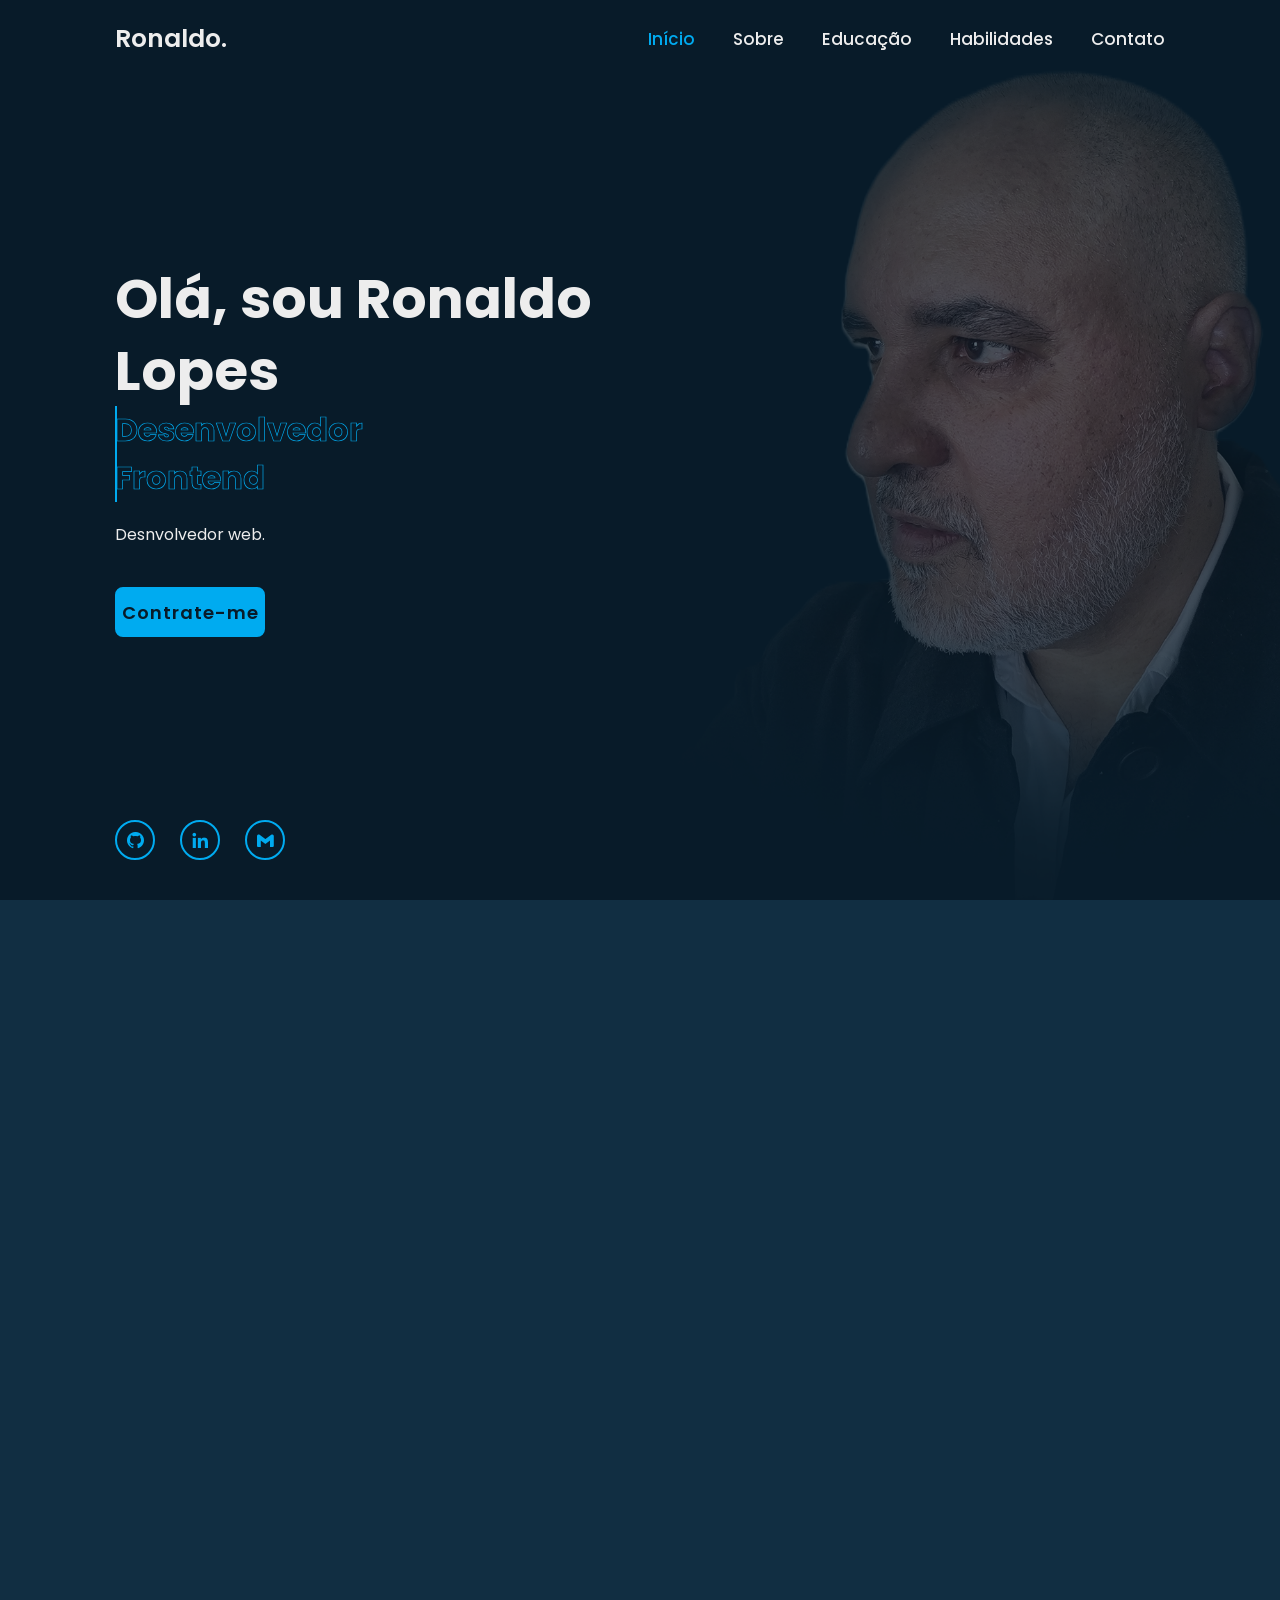
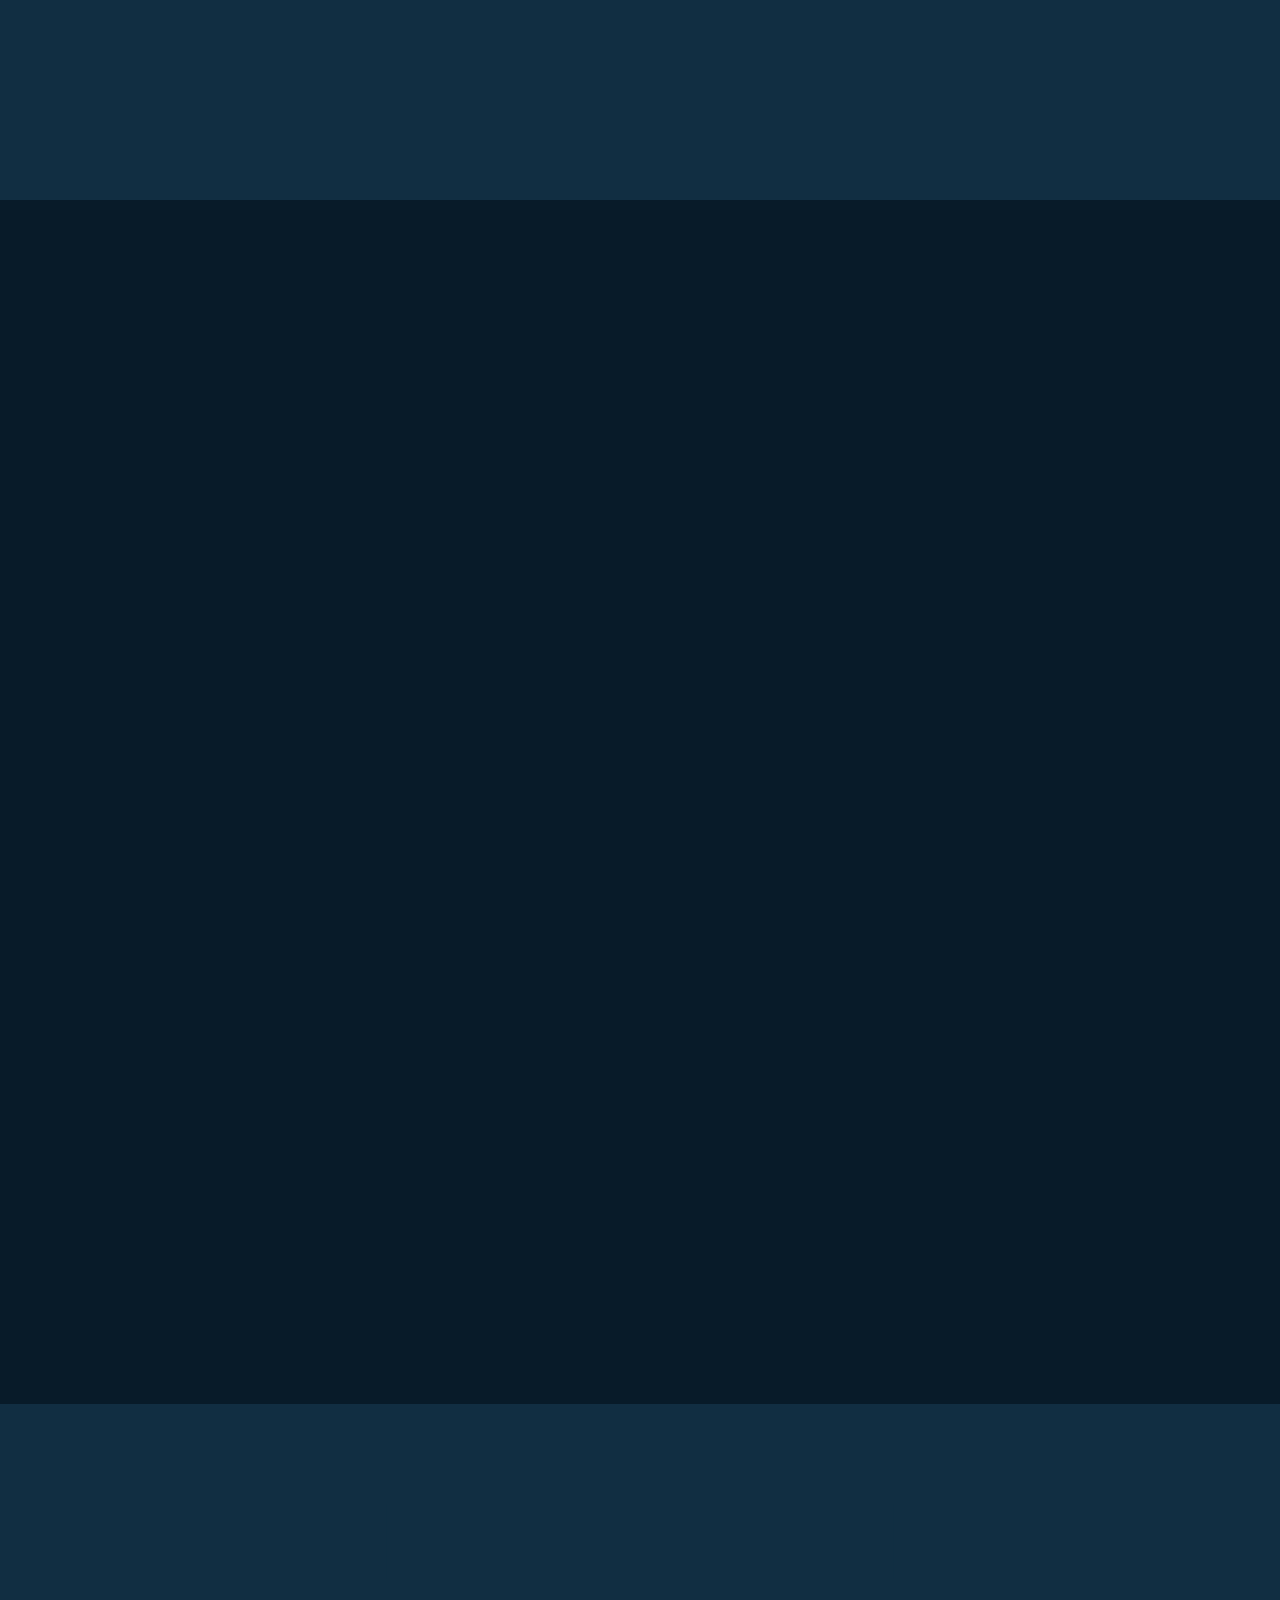
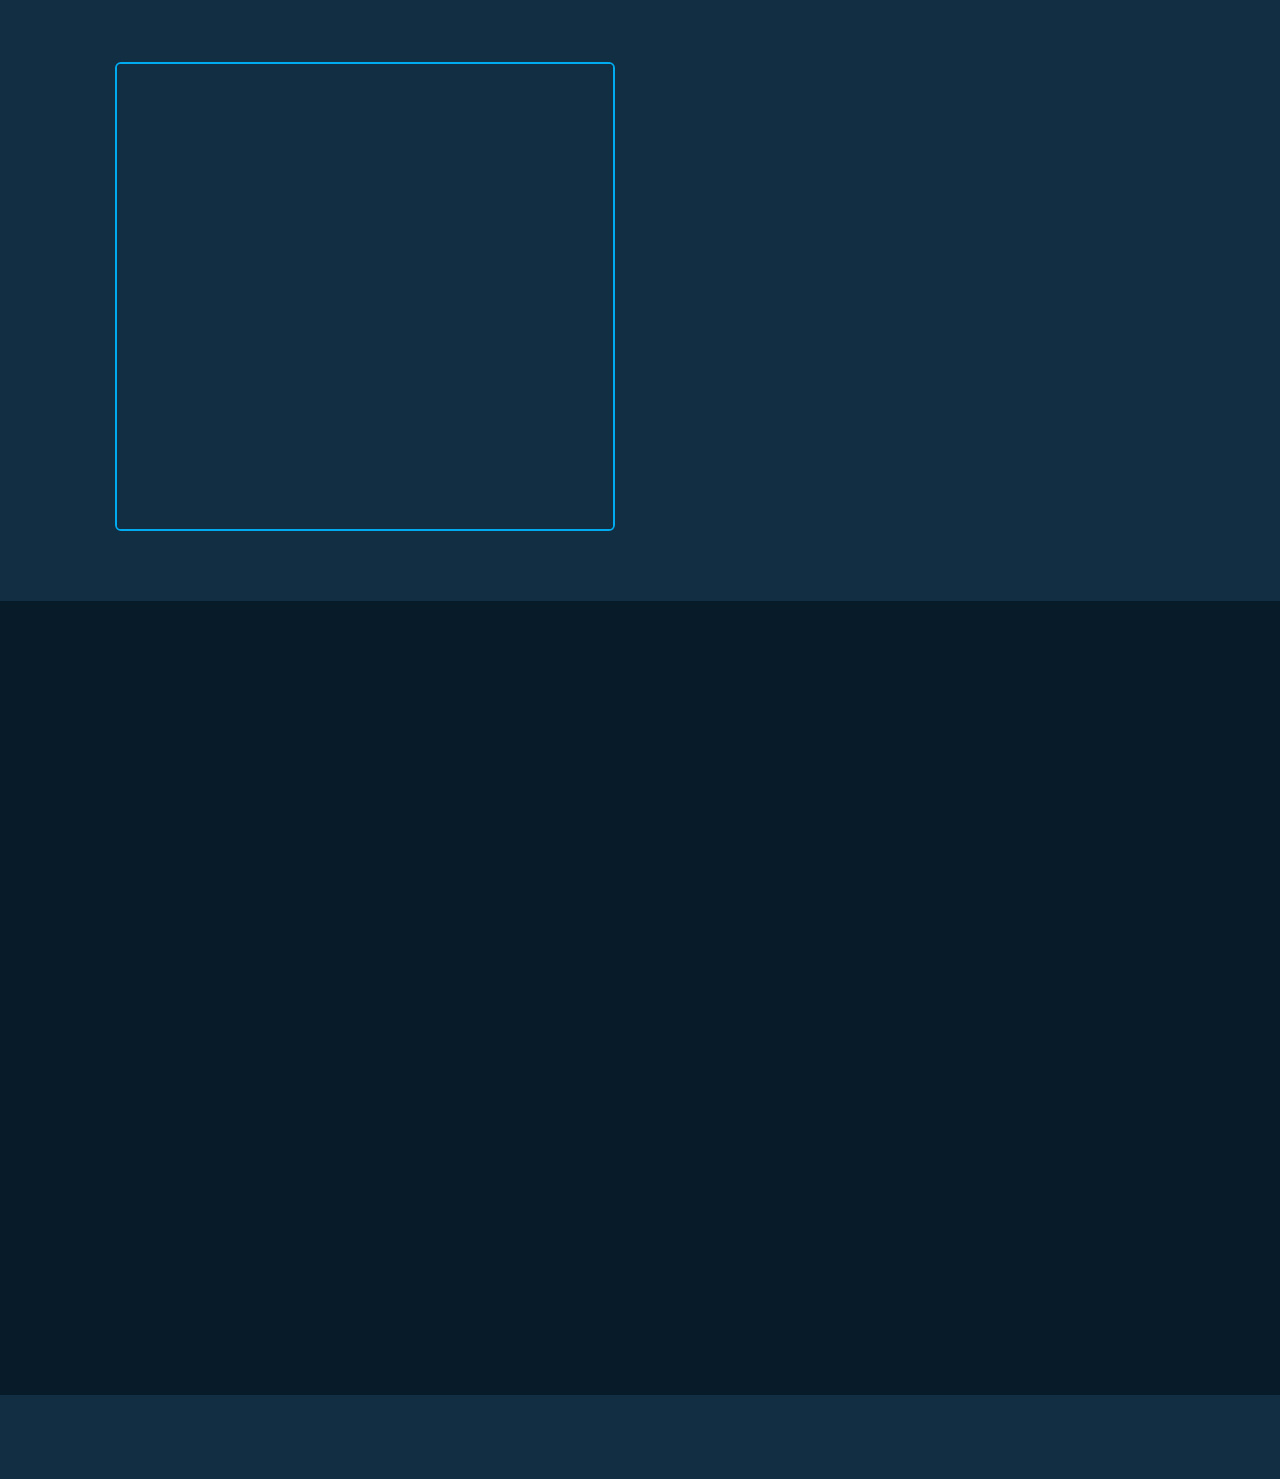
==== index.html @ 6b5d5261 "Portifolio_responsivo" ====
<!DOCTYPE html>
<html lang="pt-br">

<head>
    <meta charset="UTF-8">
    <meta name="viewport" content="width=device-width, initial-scale=1.0">
    <title>Portifolio Ronaldo Lopes</title>

    <link href="CSS/style.css" rel="stylesheet">

    <link href='https://unpkg.com/boxicons@2.1.4/css/boxicons.min.css' rel='stylesheet'>
</head>

<body>

    <header class="header">
        <a class="logo" href="#">Ronaldo.<span class="animate" style="--i:1;"></span></a>

        <div class="bx bx-menu" id="menu-icon"><span class="animate" style="--i:2;"></span></div>

        <nav class="navbar">
            <a href="#home" class="active">Início</a>
            <a href="#about">Sobre</a>
            <a href="#education">Educação</a>
            <a href="#skills">Habilidades</a>
            <a href="#contact">Contato</a>

            <span class="active-nav"></span>
            <span class="animate" style="--i:2;"></span>
        </nav>
    </header>

    <section class="home show-animate" id="home">
        <div class="home-content">
            <h1>Olá, sou <span>Ronaldo Lopes</span><span class="animate" style="--i:2;"></span></h1>
            <div class="text-animate">
                <h3>Desenvolvedor Frontend</h3>
                <span class="animate" style="--i:3;"></span>
            </div>
            <p>Desnvolvedor web.
                <span class="animate" style="--i:4;"></span>
            </p>

            <div class="btn-box">
                <a href="https://api.whatsapp.com/send?phone=+55%2019%2098825-0395&text=Quero%20contactar%20voc%C3%AA!" class="btn" target="_blank">Contrate-me</a>              
                <span class="animate" style="--i:5;"></span>
            </div>
        </div>

        <div class="home-sci">
            <a href="https://github.com/ronaldolb" target="_blank"><i class='bx bxl-github'></i></a>
            <a href="https://www.linkedin.com/in/ronaldolb" target="_blank"><i class='bx bxl-linkedin'></i></a>
            <a href="mailto:ronaldolb@gmail.com" target="_blank"><i class='bx bxl-gmail'></i></a>
            <span class="animate" style="--i:6;"></span>
        </div>

        <div class="home-imgHover"></div>
        <span class="animate home-img" style="--i:7;"></span>
    </section>

    <section class="about" id="about">
        <h2 class="heading">Sobre <span>Mim</span><span class="animate scroll" style="--i:1;"></span></h2>

        <div class="about-img">
            <img src="images/about.png" alt="">
            <span class="circle-spin"></span>
            <span class="animate scroll" style="--i:2;"></span>
        </div>

        <div class="about-content">
            <h3>Desenvolvedor Frontend!<span class="animate scroll" style="--i:3;"></span></h3>
            <p>Experiência na ultilização de linguagens de programação Backend como Python e Java. Frontend como Html, CSS e JavaScript,
                promovendo o desenvolvimento de projetos, aplicativos, sistemas web e softwares personalizados.
                Habilidades em compreender as necessidades dos usuários e clientes, aplicando soluções eficientes.
                <span class="animate scroll" style="--i:4;"></span>
            </p>

            <div class="btn-box btn">
                <a href="#" class="btn">Saiba Mais</a>
                <span class="animate scroll" style="--i:5;"></span>
            </div>
        </div>
    </section>

    <section class="education" id="education">
        <h2 class="heading">Minha <span>Jornada</span><span class="animate scroll" style="--i:1;"></span></h2>

        <div class="education-row">
            <div class="education-column">
                <h3 class="title">Educação<span class="animate scroll" style="--i:2;"></span></h2>
                </h3>

                <div class="education-box">
                    <div class="education-content">
                        <div class="content">
                            <div class="year"><i class='bx bxs-calendar'></i>2012 - 2014</div>
                            <h3>Anhaguera Educacional</h3>
                            <p>Tenho formação superior em Logística e minha experiencias englobam: 
                                Gestão de projetos, planejamento, controle e gerenciamento de materiais, gerenciamento da cadeia
                                de suprimentos, gestão da produção e de pessoas, processos logísticos e gerenciamento de transporte
                                a abastecimento</p>
                        </div>
                    </div>

                    <div class="education-content">
                        <div class="content">
                            <div class="year"><i class='bx bxs-calendar'></i>2023</div>
                            <h3>Senai Mario Henrique Simonsen</h3>
                            <p>Conclui o curso de programação em Python desenvolvendo competências relativas a 
                                programação utilizando codificações na linguagem Python com diferentes níveis de 
                                complexidade, seguindo manuais técnicos de boas práticas de programação - 80 horas</p>
                        </div>
                    </div>

                    <span class="animate scroll" style="--i:3;"></span>
                    <div class="education-content">
                        <div class="content">
                            <div class="year"><i class='bx bxs-calendar'></i>2023</div>
                            <h3>Senai Mario Henrique Simonsen</h3>
                            <p>Conclui o curso de programação Oracle - Java Foundations desenvolvendo competências relativas à programação 
                                de software utilizando a linguagem Java - 80 horas.</p>
                        </div>
                    </div>
                </div>
            </div>

            <div class="education-column">
                <h3 class="title">Experiencias<span class="animate scroll" style="--i:5;"></span></h3>

                <div class="education-box">
                    <div class="education-content">
                        <div class="content">
                            <div class="year"><i class='bx bxs-calendar'></i>2023</div>
                            <h3>Desenvolvedor web Freelancer</h3>
                            <p>Criando projetos freelancers, desenvolvendo paginas web usando linguagem de marcação HTML, linguagens de estilização CSS e de programação JavaScript para o comercio da minha região</p>
                        </div>
                    </div>

                    <div class="education-content">
                        <div class="content">
                            <div class="year"><i class='bx bxs-calendar'></i>2023</div>
                            <h3>Desenvolvedor Backend Freelancer</h3>
                            <p>Estudando Python, aprimorando porjetos em Backend, aprendendo a usar Django para simplificar a 
                               criação de soluções web escaláveis, promovendo o desenvolvimento rápido e um design limpo.</p>
                        </div>
                    </div>

                    <div class="education-content">
                        <div class="content">
                            <div class="year"><i class='bx bxs-calendar'></i>2023</div>
                            <h3>Banco de dados</h3>
                            <p>Aprendendo a desenvolver projetos Business Intelligence usando Power BI.
                               Coletando, processando e a transformando dados brutos em informações valiosas e compreensíveis.
                            </p>
                        </div>
                    </div>

                    <span class="animate scroll" style="--i:6;"></span>
                </div>
            </div>
        </div>
    </section>

    <section class="skills" id="skills">
        <h2 class="heading">Minhas <span>Habilidades</span><span class="animate scroll" style="--i:1;"></span></h2>

        <div class="skills-row">
            <div class="skills-column">
                <h3 class="title">Habilidades de codificação<span class="animate scroll" style="--i:2;"></span></h3>

                <div class="skills-box">
                    <div class="skills-content">
                        <div class="progress">
                            <h3>HTML <span>70%</span></h3>
                            <div class="bar"><span></span></div>
                        </div>

                        <div class="progress">
                            <h3>CSS <span>60%</span></h3>
                            <div class="bar"><span></span></div>
                        </div>

                        <div class="progress">
                            <h3>JavaScript <span>65%</span></h3>
                            <div class="bar"><span></span></div>
                        </div>

                        <div class="progress">
                            <h3>Python <span>85%</span></h3>
                            <div class="bar"><span></span></div>
                        </div>

                        <div class="progress">
                            <h3>Java <span>70%</span></h3>
                            <div class="bar"><span></span></div>
                        </div>

                        <span class="animate scroll" style="--i:3;"></span>
                    </div>
                </div>
            </div>


            <div class="skills-column">
                <h3 class="title">Habiliadades Profissional<span class="animate scroll" style="--i:5;"></span></h3>

                <div class="skills-box">
                    <div class="skills-content">
                        <div class="progress">
                            <h3>Web Design <span>55%</span></h3>
                            <div class="bar"><span></span></div>
                        </div>

                        <div class="progress">
                            <h3>Web Developement <span>50%</span></h3>
                            <div class="bar"><span></span></div>
                        </div>

                        <div class="progress">
                            <h3>Graphic Design <span>35%</span></h3>
                            <div class="bar"><span></span></div>
                        </div>

                        <div class="progress">
                            <h3>English <span>55%</span></h3>
                            <div class="bar"><span></span></div>
                        </div>

                        <div class="progress">
                            <h3>Node.js <span>30%</span></h3>
                            <div class="bar"><span></span></div>
                        </div>
                    </div>

                    <span class="animate scroll" style="--i:6;"></span>
                </div>
            </div>
        </div>
    </section>

    <section class="contact" id="contact">
        <h2 class="heading">Fale <span>Comigo!</span><span class="animate scroll" style="--i:1;"></span></h2>

        <form class="fale-conosco" action="https://formsubmit.co/ronaldolb@gmail.com" method="POST">
            <div class="input-box">
                <div class="input-field">
                    <input type="text" placeholder="Nome Completo" required>
                    <span class="focus"></span>
                </div>
                <div class="input-field">
                    <input type="text" placeholder="Endereço de email" required>
                    <span class="focus"></span>
                </div>

                <span class="animate scroll" style="--i:3;"></span>
            </div>

            <div class="input-box">
                <div class="input-field">
                    <input type="number" placeholder="Celular" required>
                    <span class="focus"></span>
                </div>
                <div class="input-field">
                    <input type="text" placeholder="Assunto" required>
                    <span class="focus"></span>
                </div>

                <span class="animate scroll" style="--i:5;"></span>
            </div>

            <div class="textarea-field">
                <textarea name="" id="" cols="30" rows="10" placeholder="Digite sua mensagem" required></textarea>
                <span class="focus"></span>

                <span class="animate scroll" style="--i:7;"></span>
            </div>

            <div class="btn-box btns">
                <button type="submit" class="btn">Enviar</button>

                <span class="animate scroll" style="--i:9;"></span>
            </div>
        </form>
    </section>

    <footer class="footer">
        <div class="footer-text">
            <p>Copyrigth &copy; 2023 by DevLopes | All Rights Reserved.</p>

            <span class="animate scroll" style="--i:1;"></span>
        </div>
        <div class="footer-iconTop">
            <a href="#"><i class='bx bx-up-arrow-alt'></i></a>

            <span class="animate scroll" style="--i:3;"></span>
        </div>
    </footer>

    <script src="js/script.js"></script>
</body>

</html>
---- CSS/style.css ----
@import url('https://fonts.googleapis.com/css2?family=Poppins:wght@300;400;500;600;700;800;900&display=swap');

* {
    margin: 0;
    padding: 0;
    box-sizing: border-box;
    text-decoration: none;
    border: none;
    outline: none;
    scroll-behavior: smooth;
    font-family: 'Poppins', sans-serif;
}

:root {
    --bg-color: #081b29;
    --second-bg-color: #112e42;
    --text-color: #ededed;
    --main-color: #00abf0;
}

html {
    font-size: 62.5%;
    overflow-x: hidden;
}

body {
    background: var(--bg-color);
    color: var(--text-color);
}

.header {
    position: fixed;
    top: 0;
    left: 0;
    width: 100%;
    padding: 2rem 9%;
    background: transparent;
    display: flex;
    justify-content: space-between;
    align-items: center;
    z-index: 100;
    transition: .3s;
}

.header.sticky {
    background: var(--bg-color);
}

.logo {
    position: relative;
    font-size: 2.5rem;
    color: var(--text-color);
    font-weight: 600;
}

.navbar {
    position: relative;
}

.navbar a {
    font-size: 1.7rem;
    color: var(--text-color);
    font-weight: 500;
    margin-left: 3.5rem;
    transition: .3s;
}

.navbar a:hover,
.navbar a.active {
    color: var(--main-color);
}

#menu-icon {
    position: relative;
    font-size: 3.6rem;
    color: var(--text-color);
    cursor: pointer;
    display: none;
}

section {
    min-height: 100vh;
    padding: 10rem 9% 2rem;
}

.home {
    display: flex;
    align-items: center;
    padding: 0 9%;
    background: url('/images/home.png') no-repeat;
    background-size: cover;
    background-position: center;
}

.home-content {
    max-width: 60rem;
    z-index: 99;
}

.home-content h1 {
    position: relative;
    display: inline-block;
    font-size: 5.5rem;
    font-weight: 700;
    line-height: 1.3;
}

.home-content h1 span {
    color: var(--text-color);
}

.home-content .text-animate {
    position: relative;
    width: 32.8rem;
}

.home-content .text-animate h3 {
    font-size: 3.2rem;
    font-weight: 700;
    color: transparent;
    -webkit-text-stroke: .7px var(--main-color);
    background-image: linear-gradient(var(--main-color), var(--main-color));
    background-repeat: no-repeat;
    -webkit-background-clip: text;
    background-position: -33rem 0;
}

.home.show-animate .home-content .text-animate h3 {
    animation: homeBgText 6s linear infinite;
    animation-delay: 2s;
}

.home-content .text-animate h3::before {
    content: '';
    position: absolute;
    top: 0;
    left: 0;
    width: 0;
    height: 100%;
    border-right: 2px solid var(--main-color);
    z-index: -1;
}

.home.show-animate .home-content .text-animate h3::before {
    animation: homeCursorText 6s linear infinite;
    animation-delay: 2s;
}

.home-content p {
    position: relative;
    font-size: 1.6rem;
    margin: 2rem 0 4rem;
}

.btn-box {
    position: relative;
    display: flex;
    justify-content: space-between;
    width: 34.5rem;
    height: 5rem;
}

.btn-box .btn {
    position: relative;
    display: inline-flex;
    justify-content: center;
    align-items: center;
    width: 15rem;
    height: 100%;
    background: var(--main-color);
    border: .2rem solid var(--main-color);
    border-radius: .8rem;
    font-size: 1.8rem;
    font-weight: 600;
    letter-spacing: .1rem;
    color: var(--bg-color);
    z-index: 1;
    overflow: hidden;
    transition: .5s;
}

.btn-box .btn:hover {
    color: var(--main-color);
}

.btn-box .btn:nth-child(2) {
    background: transparent;
    color: var(--main-color);
}

.btn-box .btn:nth-child(2):hover {
    color: var(--bg-color);
}

.btn-box .btn:nth-child(2)::before {
    background: var(--main-color);
}

.btn-box .btn::before {
    content: '';
    position: absolute;
    top: 0;
    left: 0;
    width: 0;
    height: 100%;
    background: var(--bg-color);
    z-index: -1;
    transition: .5s;
}

.btn-box .btn:hover::before {
    width: 100%;
}

.home-sci {
    position: absolute;
    bottom: 4rem;
    width: 170px;
    display: flex;
    justify-content: space-between;
}

.home-sci a {
    position: relative;
    display: inline-flex;
    justify-content: center;
    align-items: center;
    width: 40px;
    height: 40px;
    background: transparent;
    border: .2rem solid var(--main-color);
    border-radius: 50%;
    font-size: 20px;
    color: var(--main-color);
    z-index: 1;
    overflow: hidden;
    transition: .5s;
}

.home-sci a:hover {
    color: var(--bg-color)
}

.home-sci a::before {
    content: '';
    position: absolute;
    top: 0;
    left: 0;
    width: 0;
    height: 100%;
    background: var(--main-color);
    z-index: -1;
    transition: .5s;
}

.home-sci a:hover::before {
    width: 100%;
}

.home-imgHover {
    position: absolute;
    top: 0;
    right: 0;
    width: 45%;
    height: 100%;
    background: transparent;
    transition: 3s;
}

.home-imgHover:hover {
    background: var(--bg-color);
    opacity: .8;
}

.about {
    display: flex;
    justify-content: center;
    align-items: center;
    flex-direction: column;
    gap: 2rem;
    background: var(--second-bg-color);
    padding-bottom: 6rem;
}

.heading {
    position: relative;
    font-size: 5rem;
    margin-bottom: 3rem;
    text-align: center;
}

span {
    color: var(--main-color);
}

.about-img {
    position: relative;
    width: 25rem;
    height: 25rem;
    border-radius: 50%;
    display: flex;
    justify-content: center;
    align-items: center;
}

.about-img img {
    width: 90%;
    border-radius: 50%;
    border: .2rem solid var(--main-color);
}

.about-img .circle-spin {
    position: absolute;
    top: 50%;
    left: 50%;
    transform: translate(-50%, -50%) rotate(0);
    width: 100%;
    height: 100%;
    border-radius: 50%;
    border-top: .2rem solid var(--second-bg-color);
    border-bottom: .2rem solid var(--second-bg-color);
    border-left: .2rem solid var(--main-color);
    border-right: .2rem solid var(--main-color);
    animation: aboutSpinner 8s linear infinite;
}

.about-content {
    text-align: center;
}

.about-content h3 {
    position: relative;
    display: inline-block;
    font-size: 2.6rem;
}

.about-content p {
    position: relative;
    font-size: 2.6rem;
    margin: 2rem 0 3rem;
}

.btn-box.btns {
    display: inline-block;
    width: 15rem;
}

.btn-box.btns a::before {
    background: var(--second-bg-color);
}

.education {
    display: flex;
    justify-content: center;
    align-items: center;
    flex-direction: column;
    min-height: auto;
    padding-bottom: 5rem;
}

.education .education-row {
    display: flex;
    flex-wrap: wrap;
    gap: 5rem;
}

.education-row .education-column {
    flex: 1 1 40rem;
}

.education-column .title {
    position: relative;
    display: inline-block;
    font-size: 2.5rem;
    margin: 0 0 1.5rem 2rem;
}

.education-column .education-box {
    position: relative;
    border-left: .2rem solid var(--main-color);
}

.education-box .education-content {
    position: relative;
    padding: 2rem;
}

.education-box .education-content::before {
    content: '';
    position: absolute;
    top: 0;
    left: -1.1rem;
    width: 2rem;
    height: 2rem;
    background: var(--main-color);
    border-radius: 50%;
}

.education-content .content {
    position: relative;
    padding: 1.5rem;
    border: .2rem solid var(--main-color);
    border-radius: .6rem;
    margin-bottom: 2rem;
    overflow: hidden;
}

.education-content .content::before {
    content: '';
    position: absolute;
    top: 0;
    left: 0;
    width: 0%;
    height: 100%;
    background: var(--main-color);
    z-index: -1;
    transition: .5s;
}

.education-content .content:hover::before {
    width: 100%;
}

.education-content .content .year {
    font-size: 1.5rem;
    color: var(--main-color);
    padding-bottom: .5rem;
}

.education-content .content .year i {
    padding-right: .5rem;
}

.education-content .content h3 {
    font-size: 2rem;
}

.education-content .content p {
    font-size: 1.6rem;
    padding-top: .5rem;
}

.skills {
    min-height: auto;
    padding-bottom: 7rem;
    background: var(--second-bg-color);
}

.skills h2 {
    display: inline-block;
    left: 50%;
    transform: translateX(-50%);
}

.skills .skills-row {
    display: flex;
    flex-wrap: wrap;
    gap: 5rem;
}

.skills-row .skills-column {
    flex: 1 1 40rem;
}

.skills-column .title {
    position: relative;
    display: inline-block;
    font-size: 2.5rem;
    margin: 0 0 1.5rem;
}

.skills-column .skills-box {
    position: relative;
}

.skills-box .skills-content {
    position: relative;
    border: .2rem solid var(--main-color);
    border-radius: .6rem;
    padding: .5rem 1.5rem;
    z-index: 1;
    overflow: hidden;
}

.skills-box .skills-content::before {
    content: '';
    position: absolute;
    top: 0;
    left: 0;
    width: 0%;
    height: 100%;
    background: var(--bg-color);
    z-index: -1;
    transition: .5s;
}

.skills-box .skills-content:hover::before {
    width: 100%;
}

.skills-content .progress {
    padding: 1rem;
}

.skills-content .progress h3 {
    font-size: 1.7rem;
    display: flex;
    justify-content: space-between;
}

.skills-content .progress h3 span {
    color: var(--text-color);
}

.skills-content .progress .bar {
    height: 2.5rem;
    border-radius: .6rem;
    border: .2rem solid var(--main-color);
    padding: .5rem;
    margin: 1rem 0;
}

.skills-content .progress .bar span {
    display: block;
    height: 100%;
    border-radius: 3rem;
    background: var(--main-color);
}

.skills-column:nth-child(1) .skills-content .progress:nth-child(1) .bar span {
    width: 70%;
}

.skills-column:nth-child(1) .skills-content .progress:nth-child(2) .bar span {
    width: 60%;
}

.skills-column:nth-child(1) .skills-content .progress:nth-child(3) .bar span {
    width: 65%;
}

.skills-column:nth-child(1) .skills-content .progress:nth-child(4) .bar span {
    width: 85%;
}

.skills-column:nth-child(1) .skills-content .progress:nth-child(5) .bar span {
    width: 70%;
}

.skills-column:nth-child(2) .skills-content .progress:nth-child(1) .bar span {
    width: 55%;
}

.skills-column:nth-child(2) .skills-content .progress:nth-child(2) .bar span {
    width: 50%;
}

.skills-column:nth-child(2) .skills-content .progress:nth-child(3) .bar span {
    width: 35%;
}

.skills-column:nth-child(2) .skills-content .progress:nth-child(4) .bar span {
    width: 55%;
}

.skills-column:nth-child(2) .skills-content .progress:nth-child(5) .bar span {
    width: 30%;
}

.contact {
    min-height: auto;
    padding-bottom: 7rem;
}

.contact h2 {
    display: inline-block;
    left: 50%;
    transform: translateX(-50%);
}

.contact form {
    max-width: 70rem;
    margin: 0 auto;
    text-align: center;
}

.contact form .input-box {
    position: relative;
    display: flex;
    justify-content: space-between;
    flex-wrap: wrap;
}

.contact form .input-box .input-field {
    position: relative;
    width: 49%;
    margin: .8rem 0;
}

.contact form .input-box .input-field input,
.contact form .textarea-field textarea {
    width: 100%;
    height: 100%;
    padding: 1.5rem;
    font-size: 1.6rem;
    color: var(--text-color);
    background: transparent;
    border-radius: .6rem;
    border: .2rem solid var(--main-color);
}

.contact form .input-box .input-field input::placeholder,
.contact form .textarea-field textarea::placeholder {
    color: var(--text-color);
}


.contact form .focus {
    position: absolute;
    top: 0;
    left: 0;
    width: 0;
    height: 100%;
    background: var(--second-bg-color);
    border-radius: .6rem;
    z-index: -1;
    transition: .5s;
}

.contact form .input-box .input-field input:focus~.focus,
.contact form .input-box .input-field input:valid~.focus,
.contact form .textarea-field textarea:focus~.focus,
.contact form .textarea-field textarea:valid~.focus {
    width: 100%;
}

.contact form .textarea-field {
    position: relative;
    margin: .8rem 0 2.7rem;
    display: flex;
}

.contact form .textarea-field textarea {
    resize: none;
}

.contact form .btn-box.btns .btn {
    cursor: pointer;
}

.footer {
    display: flex;
    justify-content: space-between;
    align-items: center;
    flex-wrap: wrap;
    padding: 2rem 9%;
    background: var(--second-bg-color);
}

.footer-text,
.footer-iconTop {
    position: relative;
}

.footer-text p {
    font-size: 1.6rem;
}

.footer-iconTop a {
    position: relative;
    display: inline-flex;
    justify-content: center;
    align-items: center;
    padding: .8rem;
    background: var(--main-color);
    border: .2rem solid var(--main-color);
    border-radius: .6rem;
    z-index: 1;
    overflow: hidden;
}

.footer-iconTop a::before {
    content: '';
    position: absolute;
    top: 0;
    left: 0;
    width: 0%;
    height: 100%;
    background: var(--second-bg-color);
    z-index: -1;
    transition: .5s;
}

.footer-iconTop a:hover::before {
    width: 100%;
}

.footer-iconTop a i {
    font-size: 2.4rem;
    color: var(--bg-color);
    transition: .5s;
}

.footer-iconTop a:hover i {
    color: var(--main-color);
}

.animate {
    position: absolute;
    top: 0;
    right: 0;
    width: 100%;
    height: 100%;
    background: var(--bg-color);
    z-index: 98;
}

.animate.home-img {
    width: 50%;
}

.logo .animate,
.navbar .animate,
#menu-icon .animate,
.home.show-animate .animate {
    animation: showRight 1s ease forwards;
    animation-delay: calc(.3s * var(--i));
}

.animate.scroll {
    transition: 1s ease;
    transition-delay: calc(.3s / var(--i));
    animation: none;
}

section:nth-child(odd) .animate.scroll,
.footer .animate.scroll {
    background: var(--second-bg-color);
}

.education .education-box .animate.scroll {
    width: 105%;
}

.about.show-animate .animate.scroll,
.education.show-animate .animate.scroll,
.skills.show-animate .animate.scroll,
.contact.show-animate .animate.scroll,
.footer.show-animate .animate.scroll {
    transition-delay: calc(.3s * var(--i));
    width: 0;
}

@media (max-width: 1200px) {
    html {
        font-size: 55%;
    }
}

@media (max-width: 991px) {
    .header {
        padding: 2rem 4%;
    }

    section {
        padding: 10rem 4% 2rem;
    }

    .home {
        padding: 0 4%;
    }

    .footer {
        padding: 2rem 4%;
    }
}

@media (max-width: 850px) {
    .animate.animate.home-img {
        width: 55%;
    }
}

@media (max-width: 768px) {
    .header {
        background: var(--bg-color);
    }

    #menu-icon {
        display: block;
    }

    .navbar {
        position: absolute;
        top: 100%;
        left: -100%;
        width: 100%;
        padding: 1rem 4%;
        background: var(--main-color);
        box-shadow: 0 .5rem 1rem rgba(0, 0, 0, .2);
        z-index: 1;
        transition: .25s ease;
        transition-delay: .25s;
    }

    .navbar.active {
        left: 0;
        transition-delay: 0s;
    }

    .navbar .active-nav {
        position: absolute;
        top: 0;
        left: -100%;
        width: 100%;
        height: 100%;
        background: var(--bg-color);
        border-top: .1rem solid rgba(0, 0, 0, .2);
        z-index: -1;
        transition: .25s ease;
        transition-delay: 0s;
    }

    .navbar.active .active-nav {
        left: 0;
        transition-delay: .25s;
    }

    .navbar a {
        display: block;
        font-size: 2rem;
        margin: 3rem 0;
        transform: translateX(-20rem);
        transition: .25s ease;
        transition-delay: 0s;
    }

    .navbar.active a {
        transform: translateX(0);
        transition-delay: .25s;
    }

    .home-imgHover {
        pointer-events: none;
        background: var(--bg-color);
        opacity: .6;
    }

}

@media (max-width: 530px) {
    html {
        font-size: 50%;
    }

    .home-content h1 {
        display: flex;
        flex-direction: column;
    }

    .home-sci {
        width: 160px;
    }

    .home-sci a {
        width: 30px;
        height: 30px;
    }
}

@media (max-width: 462px) {
    .home-content h1 {
        font-size: 5.2rem;
    }

    .education {
        padding: 10rem 4% 5rem 5%;
    }

    .contact form .input-box .input-field {
        width: 100%;
    }

    .footer {
        flex-direction: column-reverse;
    }

    .footer p {
        margin-top: 2rem;
        text-align: center;
    }
}

@media (max-width: 371px) {
    .home {
        justify-content: center;
    }

    .home-content {
        display: flex;
        align-items: center;
        flex-direction: column;
        text-align: center;
    }

    .home-content h1 {
        font-size: 5rem;
    }
}


@keyframes homeBgText {

    0%,
    10%,
    100% {
        background-position: -33rem 0;
    }

    65%,
    85% {
        background-position: 0 0;
    }
}

@keyframes homeCursorText {

    0%,
    10%,
    100% {
        width: 0;
    }

    65%,
    78%,
    85% {
        width: 100%;
        opacity: 1;
    }

    75%,
    81% {
        opacity: 0;
    }
}

@keyframes aboutSpinner {
    100% {
        transform: translate(-50%, -50%) rotate(360deg);
    }
}

@keyframes showRight {
    100% {
        width: 0;
    }
}
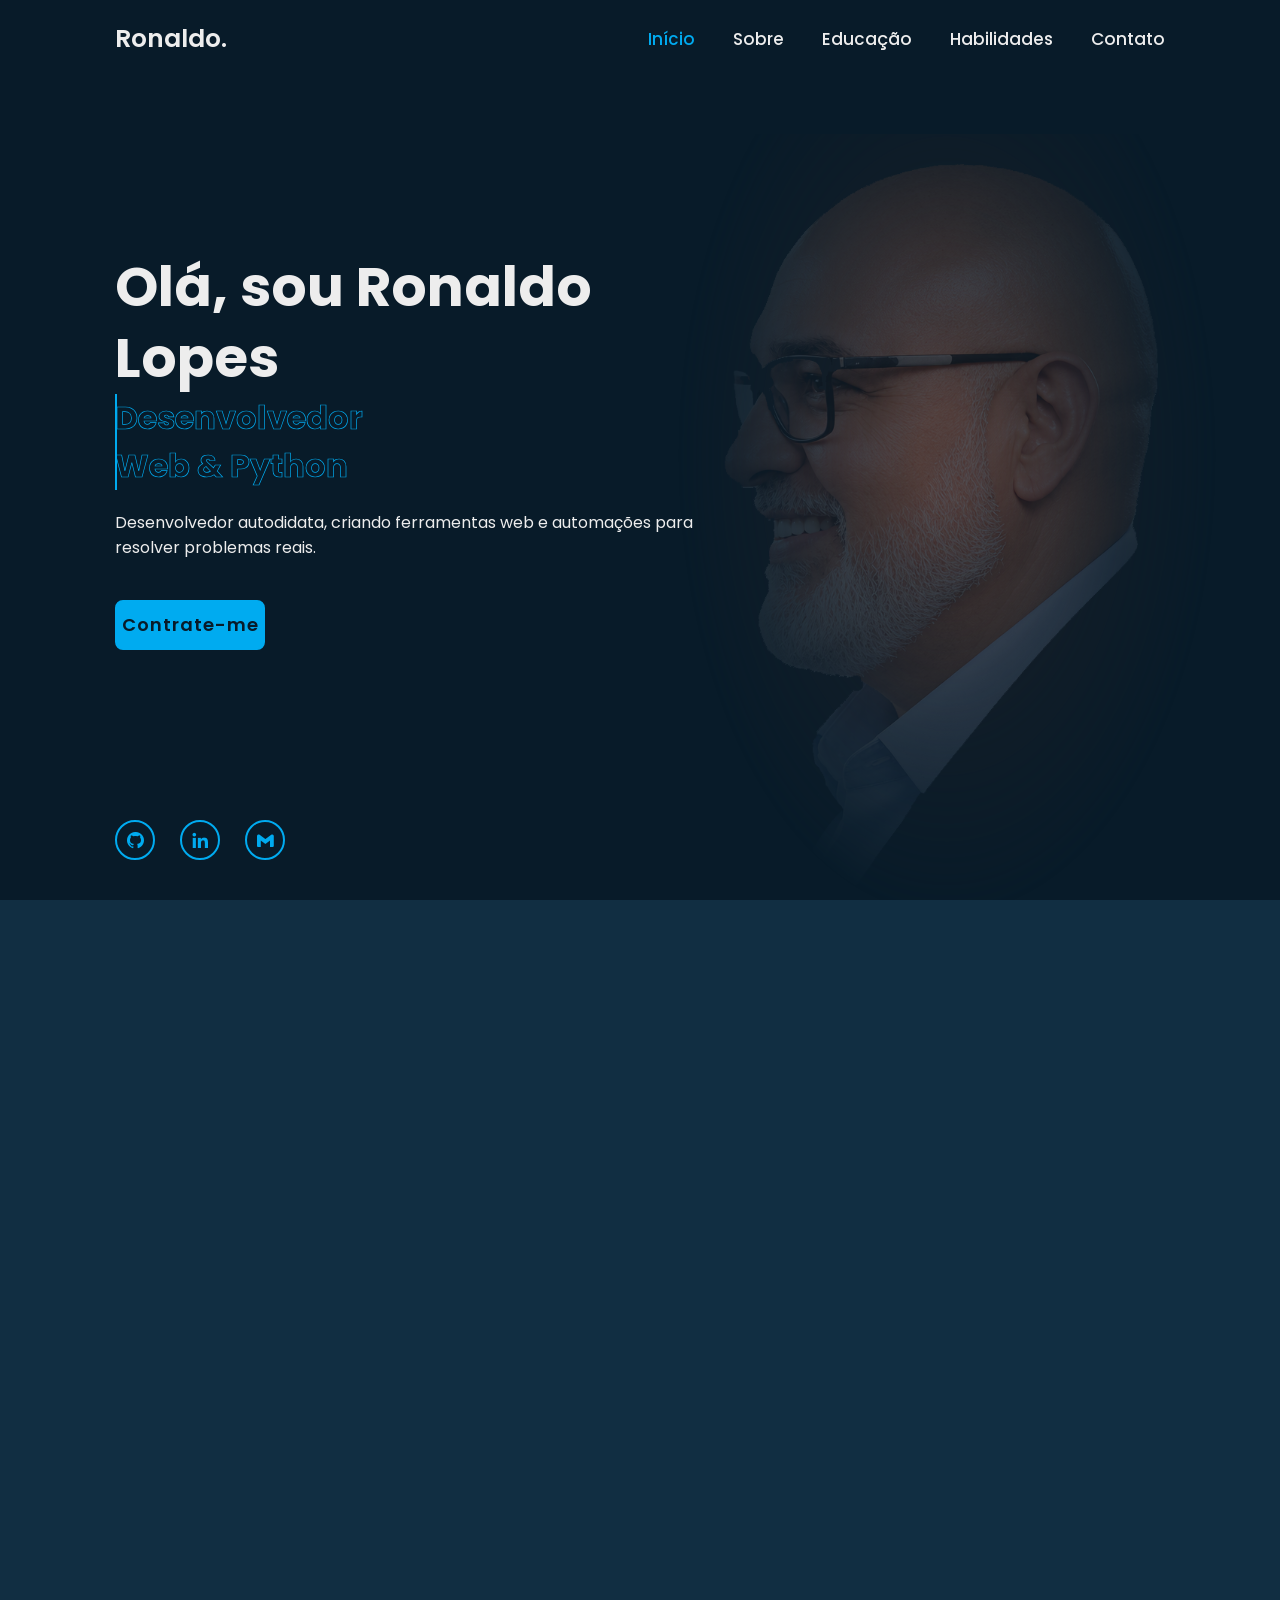
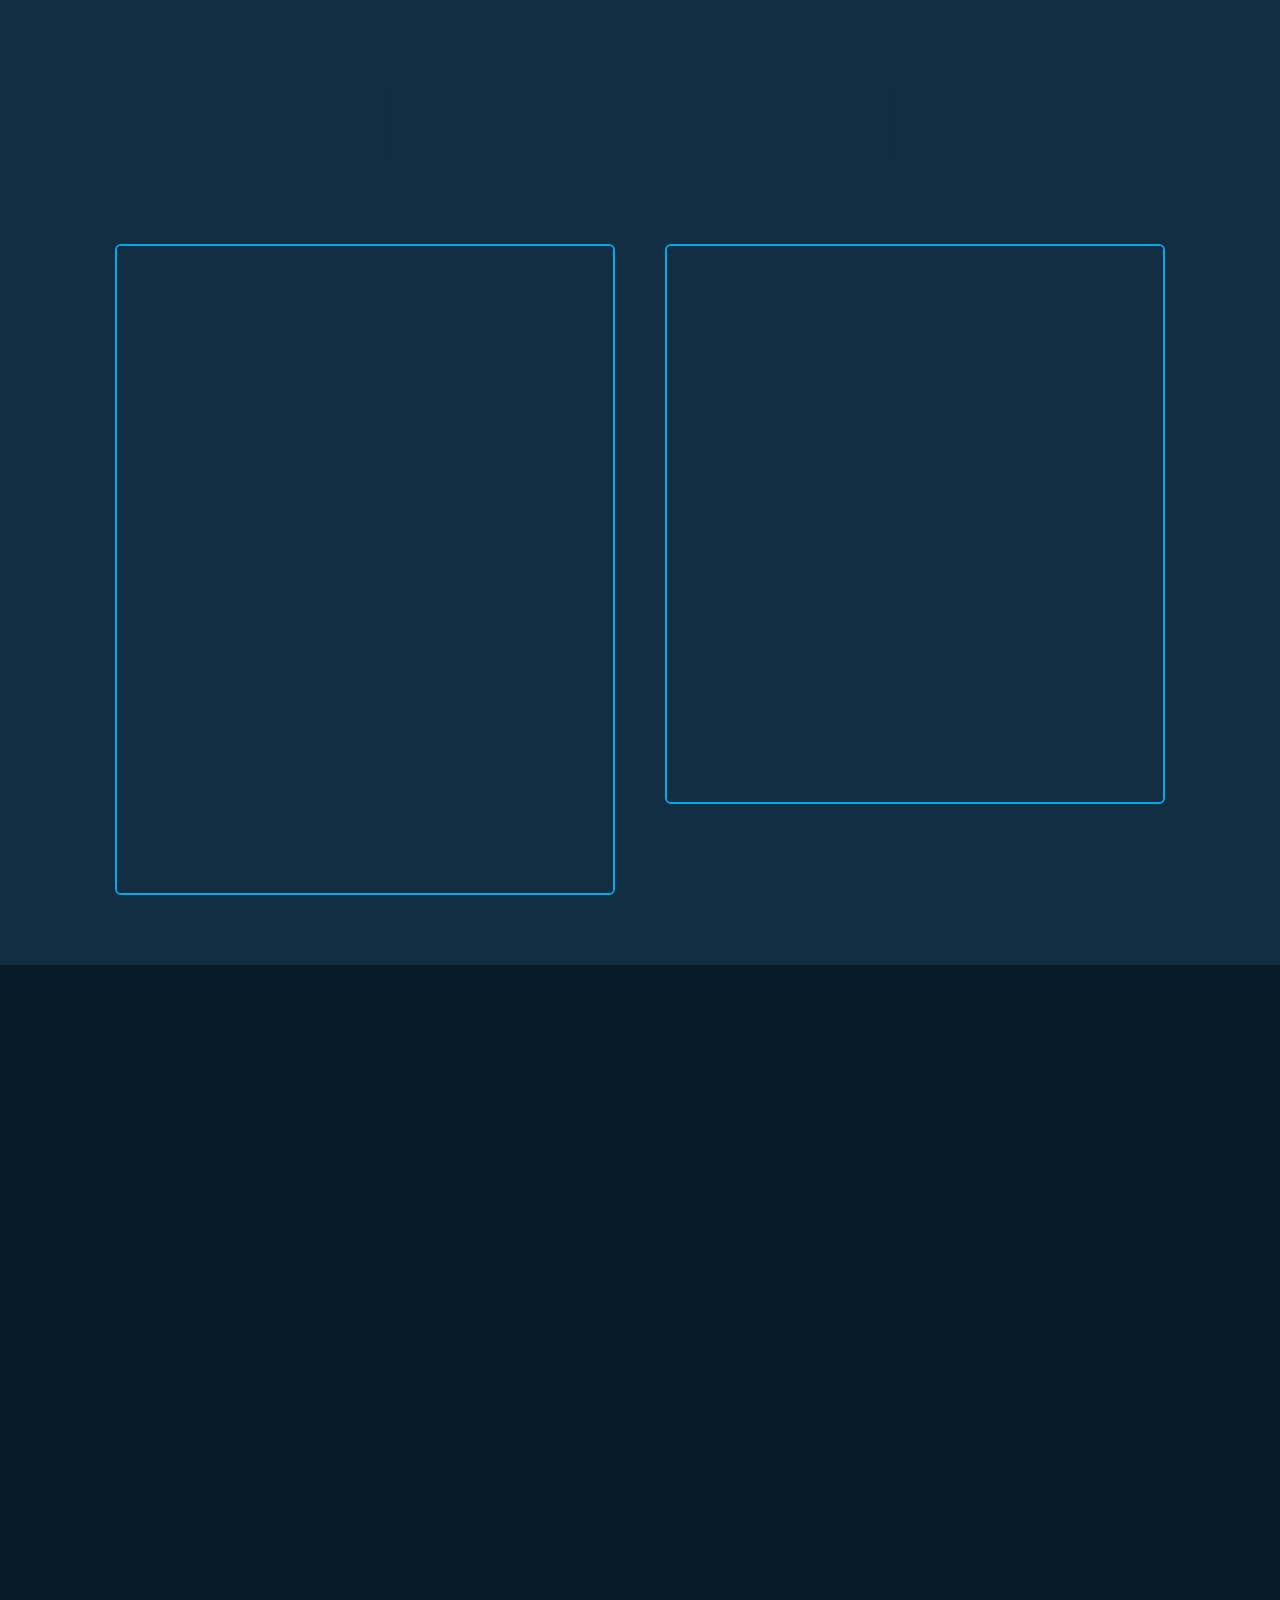
==== commit 9ea4fa3e: "Inicializando repositório e adicionando vercel.json" ====
--- a/index.html
+++ b/index.html
@@ -4,11 +4,10 @@
 <head>
     <meta charset="UTF-8">
     <meta name="viewport" content="width=device-width, initial-scale=1.0">
-    <title>Portifolio Ronaldo Lopes</title>
-
-    <link href="CSS/style.css" rel="stylesheet">
-
-    <link href='https://unpkg.com/boxicons@2.1.4/css/boxicons.min.css' rel='stylesheet'>
+    <title>Portfólio Ronaldo Lopes</title>
+
+    <link rel="stylesheet" href="CSS/style.css">
+    <link href="https://unpkg.com/boxicons@2.1.4/css/boxicons.min.css" rel="stylesheet">
 </head>
 
 <body>
@@ -34,49 +33,49 @@
         <div class="home-content">
             <h1>Olá, sou <span>Ronaldo Lopes</span><span class="animate" style="--i:2;"></span></h1>
             <div class="text-animate">
-                <h3>Desenvolvedor Frontend</h3>
+                <h3>Desenvolvedor Web & Python</h3>
                 <span class="animate" style="--i:3;"></span>
             </div>
-            <p>Desnvolvedor web.
+            <p>Desenvolvedor autodidata, criando ferramentas web e automações para resolver problemas reais.
                 <span class="animate" style="--i:4;"></span>
             </p>
 
             <div class="btn-box">
-                <a href="https://api.whatsapp.com/send?phone=+55%2019%2098825-0395&text=Quero%20contactar%20voc%C3%AA!" class="btn" target="_blank">Contrate-me</a>              
+                <a href="https://api.whatsapp.com/send?phone=+55%2019%2098825-0395&text=Quero%20contactar%20voc%C3%AA!" class="btn" target="_blank" rel="noopener noreferrer">Contrate-me</a>
                 <span class="animate" style="--i:5;"></span>
             </div>
         </div>
 
         <div class="home-sci">
-            <a href="https://github.com/ronaldolb" target="_blank"><i class='bx bxl-github'></i></a>
-            <a href="https://www.linkedin.com/in/ronaldolb" target="_blank"><i class='bx bxl-linkedin'></i></a>
-            <a href="mailto:ronaldolb@gmail.com" target="_blank"><i class='bx bxl-gmail'></i></a>
+            <a href="https://github.com/ronaldolb" target="_blank" rel="noopener noreferrer" aria-label="GitHub"><i class='bx bxl-github'></i></a>
+            <a href="https://www.linkedin.com/in/ronaldolb" target="_blank" rel="noopener noreferrer" aria-label="LinkedIn"><i class='bx bxl-linkedin'></i></a>
+            <a href="mailto:ronaldolb@gmail.com" aria-label="E-mail"><i class='bx bxl-gmail'></i></a>
             <span class="animate" style="--i:6;"></span>
         </div>
 
-        <div class="home-imgHover"></div>
-        <span class="animate home-img" style="--i:7;"></span>
+        <div class="home-img">
+            <img src="images/home.png" alt="Foto de Ronaldo Lopes">
+            <span class="animate" style="--i:7;"></span>
+        </div>
     </section>
 
     <section class="about" id="about">
         <h2 class="heading">Sobre <span>Mim</span><span class="animate scroll" style="--i:1;"></span></h2>
 
         <div class="about-img">
-            <img src="images/about.png" alt="">
+            <img src="images/about.png" alt="Foto de perfil de Ronaldo Lopes">
             <span class="circle-spin"></span>
             <span class="animate scroll" style="--i:2;"></span>
         </div>
 
         <div class="about-content">
-            <h3>Desenvolvedor Frontend!<span class="animate scroll" style="--i:3;"></span></h3>
-            <p>Experiência na ultilização de linguagens de programação Backend como Python e Java. Frontend como Html, CSS e JavaScript,
-                promovendo o desenvolvimento de projetos, aplicativos, sistemas web e softwares personalizados.
-                Habilidades em compreender as necessidades dos usuários e clientes, aplicando soluções eficientes.
+            <h3>Desenvolvedor Autodidata!<span class="animate scroll" style="--i:3;"></span></h3>
+            <p>Formado em Logística e atualmente cursando Análise e Desenvolvimento de Sistemas na Unicesumar, sou desenvolvedor autodidata apaixonado por transformar problemas reais em soluções digitais. Já construí aplicativos com Flutter e Firebase, páginas e sistemas web com HTML, CSS e JavaScript, além de automações e análises com Python. Gosto de unir minha vivência no chão de fábrica com a programação para criar ferramentas práticas que realmente ajudam no dia a dia.
                 <span class="animate scroll" style="--i:4;"></span>
             </p>
 
             <div class="btn-box btn">
-                <a href="#" class="btn">Saiba Mais</a>
+                <a href="https://github.com/ronaldolb" class="btn" target="_blank" rel="noopener noreferrer">Saiba Mais</a>
                 <span class="animate scroll" style="--i:5;"></span>
             </div>
         </div>
@@ -87,71 +86,78 @@
 
         <div class="education-row">
             <div class="education-column">
-                <h3 class="title">Educação<span class="animate scroll" style="--i:2;"></span></h2>
-                </h3>
+                <h3 class="title">Educação<span class="animate scroll" style="--i:2;"></span></h3>
 
                 <div class="education-box">
                     <div class="education-content">
                         <div class="content">
                             <div class="year"><i class='bx bxs-calendar'></i>2012 - 2014</div>
-                            <h3>Anhaguera Educacional</h3>
-                            <p>Tenho formação superior em Logística e minha experiencias englobam: 
-                                Gestão de projetos, planejamento, controle e gerenciamento de materiais, gerenciamento da cadeia
-                                de suprimentos, gestão da produção e de pessoas, processos logísticos e gerenciamento de transporte
-                                a abastecimento</p>
+                            <h3>Anhanguera Educacional</h3>
+                            <p>Formação superior em Logística, com experiência em gestão de projetos, planejamento, controle e gerenciamento de materiais, gerenciamento da cadeia de suprimentos, gestão da produção e de pessoas, processos logísticos e gerenciamento de transporte e abastecimento.</p>
                         </div>
                     </div>
 
                     <div class="education-content">
                         <div class="content">
                             <div class="year"><i class='bx bxs-calendar'></i>2023</div>
-                            <h3>Senai Mario Henrique Simonsen</h3>
-                            <p>Conclui o curso de programação em Python desenvolvendo competências relativas a 
-                                programação utilizando codificações na linguagem Python com diferentes níveis de 
-                                complexidade, seguindo manuais técnicos de boas práticas de programação - 80 horas</p>
+                            <h3>SENAI Mário Henrique Simonsen</h3>
+                            <p>Curso de programação em Python, desenvolvendo competências relativas à programação com diferentes níveis de complexidade, seguindo manuais técnicos de boas práticas - 80 horas.</p>
+                        </div>
+                    </div>
+
+                    <div class="education-content">
+                        <div class="content">
+                            <div class="year"><i class='bx bxs-calendar'></i>2023</div>
+                            <h3>SENAI Mário Henrique Simonsen</h3>
+                            <p>Curso de programação Oracle - Java Foundations, desenvolvendo competências relativas à programação de software utilizando a linguagem Java - 80 horas.</p>
+                        </div>
+                    </div>
+
+                    <div class="education-content">
+                        <div class="content">
+                            <div class="year"><i class='bx bxs-calendar'></i>2024 - Atual</div>
+                            <h3>Unicesumar</h3>
+                            <p>Cursando Análise e Desenvolvimento de Sistemas (ADS), aprofundando conhecimentos em análise orientada a objetos, UML, estrutura de dados e engenharia de software.</p>
                         </div>
                     </div>
 
                     <span class="animate scroll" style="--i:3;"></span>
+                </div>
+            </div>
+
+            <div class="education-column">
+                <h3 class="title">Experiências<span class="animate scroll" style="--i:5;"></span></h3>
+
+                <div class="education-box">
                     <div class="education-content">
                         <div class="content">
                             <div class="year"><i class='bx bxs-calendar'></i>2023</div>
-                            <h3>Senai Mario Henrique Simonsen</h3>
-                            <p>Conclui o curso de programação Oracle - Java Foundations desenvolvendo competências relativas à programação 
-                                de software utilizando a linguagem Java - 80 horas.</p>
-                        </div>
-                    </div>
-                </div>
-            </div>
-
-            <div class="education-column">
-                <h3 class="title">Experiencias<span class="animate scroll" style="--i:5;"></span></h3>
-
-                <div class="education-box">
-                    <div class="education-content">
-                        <div class="content">
-                            <div class="year"><i class='bx bxs-calendar'></i>2023</div>
-                            <h3>Desenvolvedor web Freelancer</h3>
-                            <p>Criando projetos freelancers, desenvolvendo paginas web usando linguagem de marcação HTML, linguagens de estilização CSS e de programação JavaScript para o comercio da minha região</p>
-                        </div>
-                    </div>
-
-                    <div class="education-content">
-                        <div class="content">
-                            <div class="year"><i class='bx bxs-calendar'></i>2023</div>
-                            <h3>Desenvolvedor Backend Freelancer</h3>
-                            <p>Estudando Python, aprimorando porjetos em Backend, aprendendo a usar Django para simplificar a 
-                               criação de soluções web escaláveis, promovendo o desenvolvimento rápido e um design limpo.</p>
-                        </div>
-                    </div>
-
-                    <div class="education-content">
-                        <div class="content">
-                            <div class="year"><i class='bx bxs-calendar'></i>2023</div>
-                            <h3>Banco de dados</h3>
-                            <p>Aprendendo a desenvolver projetos Business Intelligence usando Power BI.
-                               Coletando, processando e a transformando dados brutos em informações valiosas e compreensíveis.
-                            </p>
+                            <h3>Desenvolvedor Web Freelancer</h3>
+                            <p>Criação de projetos freelancers, desenvolvendo páginas web usando HTML, CSS e JavaScript para o comércio da minha região.</p>
+                        </div>
+                    </div>
+
+                    <div class="education-content">
+                        <div class="content">
+                            <div class="year"><i class='bx bxs-calendar'></i>2024 - 2025</div>
+                            <h3>PROD·GUIDE</h3>
+                            <p>Projeto pessoal: plataforma interativa de referência sobre PPCP, PDCA, previsão de demanda, KPIs e machine learning aplicado à produção, publicada no GitHub Pages.</p>
+                        </div>
+                    </div>
+
+                    <div class="education-content">
+                        <div class="content">
+                            <div class="year"><i class='bx bxs-calendar'></i>2025</div>
+                            <h3>StockUsina</h3>
+                            <p>Aplicativo de controle de estoque para almoxarifado industrial, desenvolvido em Flutter com backend em Firebase.</p>
+                        </div>
+                    </div>
+
+                    <div class="education-content">
+                        <div class="content">
+                            <div class="year"><i class='bx bxs-calendar'></i>2023 - 2024</div>
+                            <h3>Business Intelligence</h3>
+                            <p>Desenvolvimento de projetos de Business Intelligence usando Power BI, coletando, processando e transformando dados brutos em informações valiosas e compreensíveis.</p>
                         </div>
                     </div>
 
@@ -166,17 +172,22 @@
 
         <div class="skills-row">
             <div class="skills-column">
-                <h3 class="title">Habilidades de codificação<span class="animate scroll" style="--i:2;"></span></h3>
+                <h3 class="title">Habilidades de Codificação<span class="animate scroll" style="--i:2;"></span></h3>
 
                 <div class="skills-box">
                     <div class="skills-content">
                         <div class="progress">
-                            <h3>HTML <span>70%</span></h3>
-                            <div class="bar"><span></span></div>
-                        </div>
-
-                        <div class="progress">
-                            <h3>CSS <span>60%</span></h3>
+                            <h3>Python <span>85%</span></h3>
+                            <div class="bar"><span></span></div>
+                        </div>
+
+                        <div class="progress">
+                            <h3>HTML <span>75%</span></h3>
+                            <div class="bar"><span></span></div>
+                        </div>
+
+                        <div class="progress">
+                            <h3>Git <span>70%</span></h3>
                             <div class="bar"><span></span></div>
                         </div>
 
@@ -186,12 +197,17 @@
                         </div>
 
                         <div class="progress">
-                            <h3>Python <span>85%</span></h3>
-                            <div class="bar"><span></span></div>
-                        </div>
-
-                        <div class="progress">
-                            <h3>Java <span>70%</span></h3>
+                            <h3>Flutter / Dart <span>65%</span></h3>
+                            <div class="bar"><span></span></div>
+                        </div>
+
+                        <div class="progress">
+                            <h3>CSS <span>65%</span></h3>
+                            <div class="bar"><span></span></div>
+                        </div>
+
+                        <div class="progress">
+                            <h3>Java <span>60%</span></h3>
                             <div class="bar"><span></span></div>
                         </div>
 
@@ -200,24 +216,33 @@
                 </div>
             </div>
 
-
             <div class="skills-column">
-                <h3 class="title">Habiliadades Profissional<span class="animate scroll" style="--i:5;"></span></h3>
+                <h3 class="title">Habilidades Profissionais<span class="animate scroll" style="--i:5;"></span></h3>
 
                 <div class="skills-box">
                     <div class="skills-content">
                         <div class="progress">
+                            <h3>ERP (TOTVS Protheus / Datasul) <span>65%</span></h3>
+                            <div class="bar"><span></span></div>
+                        </div>
+
+                        <div class="progress">
+                            <h3>Web Development <span>60%</span></h3>
+                            <div class="bar"><span></span></div>
+                        </div>
+
+                        <div class="progress">
+                            <h3>Firebase <span>60%</span></h3>
+                            <div class="bar"><span></span></div>
+                        </div>
+
+                        <div class="progress">
                             <h3>Web Design <span>55%</span></h3>
                             <div class="bar"><span></span></div>
                         </div>
 
                         <div class="progress">
-                            <h3>Web Developement <span>50%</span></h3>
-                            <div class="bar"><span></span></div>
-                        </div>
-
-                        <div class="progress">
-                            <h3>Graphic Design <span>35%</span></h3>
+                            <h3>Power BI <span>55%</span></h3>
                             <div class="bar"><span></span></div>
                         </div>
 
@@ -226,13 +251,8 @@
                             <div class="bar"><span></span></div>
                         </div>
 
-                        <div class="progress">
-                            <h3>Node.js <span>30%</span></h3>
-                            <div class="bar"><span></span></div>
-                        </div>
-                    </div>
-
-                    <span class="animate scroll" style="--i:6;"></span>
+                        <span class="animate scroll" style="--i:6;"></span>
+                    </div>
                 </div>
             </div>
         </div>
@@ -244,40 +264,36 @@
         <form class="fale-conosco" action="https://formsubmit.co/ronaldolb@gmail.com" method="POST">
             <div class="input-box">
                 <div class="input-field">
-                    <input type="text" placeholder="Nome Completo" required>
+                    <input type="text" placeholder="Nome Completo" name="name" required>
                     <span class="focus"></span>
                 </div>
                 <div class="input-field">
-                    <input type="text" placeholder="Endereço de email" required>
+                    <input type="email" placeholder="Endereço de e-mail" name="email" required>
                     <span class="focus"></span>
                 </div>
-
                 <span class="animate scroll" style="--i:3;"></span>
             </div>
 
             <div class="input-box">
                 <div class="input-field">
-                    <input type="number" placeholder="Celular" required>
+                    <input type="tel" placeholder="Celular" name="phone" required>
                     <span class="focus"></span>
                 </div>
                 <div class="input-field">
-                    <input type="text" placeholder="Assunto" required>
+                    <input type="text" placeholder="Assunto" name="subject" required>
                     <span class="focus"></span>
                 </div>
-
                 <span class="animate scroll" style="--i:5;"></span>
             </div>
 
             <div class="textarea-field">
-                <textarea name="" id="" cols="30" rows="10" placeholder="Digite sua mensagem" required></textarea>
+                <textarea name="message" id="message" cols="30" rows="10" placeholder="Digite sua mensagem" required></textarea>
                 <span class="focus"></span>
-
                 <span class="animate scroll" style="--i:7;"></span>
             </div>
 
             <div class="btn-box btns">
                 <button type="submit" class="btn">Enviar</button>
-
                 <span class="animate scroll" style="--i:9;"></span>
             </div>
         </form>
@@ -285,13 +301,11 @@
 
     <footer class="footer">
         <div class="footer-text">
-            <p>Copyrigth &copy; 2023 by DevLopes | All Rights Reserved.</p>
-
+            <p>Copyright &copy; 2026 por DevLopes | Todos os direitos reservados.</p>
             <span class="animate scroll" style="--i:1;"></span>
         </div>
         <div class="footer-iconTop">
-            <a href="#"><i class='bx bx-up-arrow-alt'></i></a>
-
+            <a href="#home" aria-label="Voltar ao topo"><i class='bx bx-up-arrow-alt'></i></a>
             <span class="animate scroll" style="--i:3;"></span>
         </div>
     </footer>
@@ -299,4 +313,4 @@
     <script src="js/script.js"></script>
 </body>
 
-</html>+</html>
--- a/CSS/style.css
+++ b/CSS/style.css
@@ -83,13 +83,35 @@
     padding: 10rem 9% 2rem;
 }
 
+/* HOME */
 .home {
     display: flex;
     align-items: center;
     padding: 0 9%;
-    background: url('/images/home.png') no-repeat;
-    background-size: cover;
-    background-position: center;
+    position: relative;
+}
+
+.home-img {
+    position: absolute;
+    right: 5%;
+    bottom: 0;
+    height: 100%;
+    width: 42%;
+    display: flex;
+    align-items: flex-end;
+    justify-content: center;
+    isolation: isolate;
+    z-index: 1;
+}
+
+.home-img img {
+    width: 100%;
+    height: auto;
+    max-height: 95%;
+    object-fit: contain;
+
+    -webkit-mask-image: radial-gradient(ellipse 50% 60% at center 42%, rgba(0, 0, 0, 1) 10%, rgba(0, 0, 0, 0) 100%);
+    mask-image: radial-gradient(ellipse 50% 60% at center 42%, rgba(0, 0, 0, 1) 10%, rgba(0, 0, 0, 0) 100%);
 }
 
 .home-content {
@@ -218,6 +240,7 @@
     width: 170px;
     display: flex;
     justify-content: space-between;
+    z-index: 99;
 }
 
 .home-sci a {
@@ -238,7 +261,7 @@
 }
 
 .home-sci a:hover {
-    color: var(--bg-color)
+    color: var(--bg-color);
 }
 
 .home-sci a::before {
@@ -255,21 +278,6 @@
 
 .home-sci a:hover::before {
     width: 100%;
-}
-
-.home-imgHover {
-    position: absolute;
-    top: 0;
-    right: 0;
-    width: 45%;
-    height: 100%;
-    background: transparent;
-    transition: 3s;
-}
-
-.home-imgHover:hover {
-    background: var(--bg-color);
-    opacity: .8;
 }
 
 .about {
@@ -301,12 +309,18 @@
     display: flex;
     justify-content: center;
     align-items: center;
+    isolation: isolate;
 }
 
 .about-img img {
     width: 90%;
+    height: 90%;
+    object-fit: cover;
     border-radius: 50%;
     border: .2rem solid var(--main-color);
+
+    -webkit-mask-image: radial-gradient(circle, rgba(0, 0, 0, 1) 60%, rgba(0, 0, 0, 0) 100%);
+    mask-image: radial-gradient(circle, rgba(0, 0, 0, 1) 60%, rgba(0, 0, 0, 0) 100%);
 }
 
 .about-img .circle-spin {
@@ -336,7 +350,7 @@
 
 .about-content p {
     position: relative;
-    font-size: 2.6rem;
+    font-size: 1.6rem;
     margin: 2rem 0 3rem;
 }
 
@@ -528,35 +542,43 @@
 }
 
 .skills-column:nth-child(1) .skills-content .progress:nth-child(1) .bar span {
+    width: 85%;
+}
+
+.skills-column:nth-child(1) .skills-content .progress:nth-child(2) .bar span {
+    width: 75%;
+}
+
+.skills-column:nth-child(1) .skills-content .progress:nth-child(3) .bar span {
     width: 70%;
 }
 
-.skills-column:nth-child(1) .skills-content .progress:nth-child(2) .bar span {
+.skills-column:nth-child(1) .skills-content .progress:nth-child(4) .bar span {
+    width: 65%;
+}
+
+.skills-column:nth-child(1) .skills-content .progress:nth-child(5) .bar span {
+    width: 65%;
+}
+
+.skills-column:nth-child(1) .skills-content .progress:nth-child(6) .bar span {
+    width: 65%;
+}
+
+.skills-column:nth-child(1) .skills-content .progress:nth-child(7) .bar span {
     width: 60%;
 }
 
-.skills-column:nth-child(1) .skills-content .progress:nth-child(3) .bar span {
+.skills-column:nth-child(2) .skills-content .progress:nth-child(1) .bar span {
     width: 65%;
 }
 
-.skills-column:nth-child(1) .skills-content .progress:nth-child(4) .bar span {
-    width: 85%;
-}
-
-.skills-column:nth-child(1) .skills-content .progress:nth-child(5) .bar span {
-    width: 70%;
-}
-
-.skills-column:nth-child(2) .skills-content .progress:nth-child(1) .bar span {
-    width: 55%;
-}
-
 .skills-column:nth-child(2) .skills-content .progress:nth-child(2) .bar span {
-    width: 50%;
+    width: 60%;
 }
 
 .skills-column:nth-child(2) .skills-content .progress:nth-child(3) .bar span {
-    width: 35%;
+    width: 60%;
 }
 
 .skills-column:nth-child(2) .skills-content .progress:nth-child(4) .bar span {
@@ -564,7 +586,11 @@
 }
 
 .skills-column:nth-child(2) .skills-content .progress:nth-child(5) .bar span {
-    width: 30%;
+    width: 55%;
+}
+
+.skills-column:nth-child(2) .skills-content .progress:nth-child(6) .bar span {
+    width: 55%;
 }
 
 .contact {
@@ -613,7 +639,6 @@
 .contact form .textarea-field textarea::placeholder {
     color: var(--text-color);
 }
-
 
 .contact form .focus {
     position: absolute;
@@ -715,10 +740,6 @@
     z-index: 98;
 }
 
-.animate.home-img {
-    width: 50%;
-}
-
 .logo .animate,
 .navbar .animate,
 #menu-icon .animate,
@@ -751,6 +772,7 @@
     width: 0;
 }
 
+/* MEDIA QUERIES */
 @media (max-width: 1200px) {
     html {
         font-size: 55%;
@@ -770,13 +792,19 @@
         padding: 0 4%;
     }
 
+    .home-img {
+        width: 55%;
+        opacity: .5;
+        z-index: 0;
+    }
+
     .footer {
         padding: 2rem 4%;
     }
 }
 
 @media (max-width: 850px) {
-    .animate.animate.home-img {
+    .home-img {
         width: 55%;
     }
 }
@@ -839,13 +867,6 @@
         transform: translateX(0);
         transition-delay: .25s;
     }
-
-    .home-imgHover {
-        pointer-events: none;
-        background: var(--bg-color);
-        opacity: .6;
-    }
-
 }
 
 @media (max-width: 530px) {
@@ -894,6 +915,10 @@
 @media (max-width: 371px) {
     .home {
         justify-content: center;
+    }
+
+    .home-img {
+        opacity: .3;
     }
 
     .home-content {
@@ -908,38 +933,25 @@
     }
 }
 
-
+/* KEYFRAMES */
 @keyframes homeBgText {
-
-    0%,
-    10%,
-    100% {
+    0%, 10%, 100% {
         background-position: -33rem 0;
     }
-
-    65%,
-    85% {
+    65%, 85% {
         background-position: 0 0;
     }
 }
 
 @keyframes homeCursorText {
-
-    0%,
-    10%,
-    100% {
+    0%, 10%, 100% {
         width: 0;
     }
-
-    65%,
-    78%,
-    85% {
+    65%, 78%, 85% {
         width: 100%;
         opacity: 1;
     }
-
-    75%,
-    81% {
+    75%, 81% {
         opacity: 0;
     }
 }
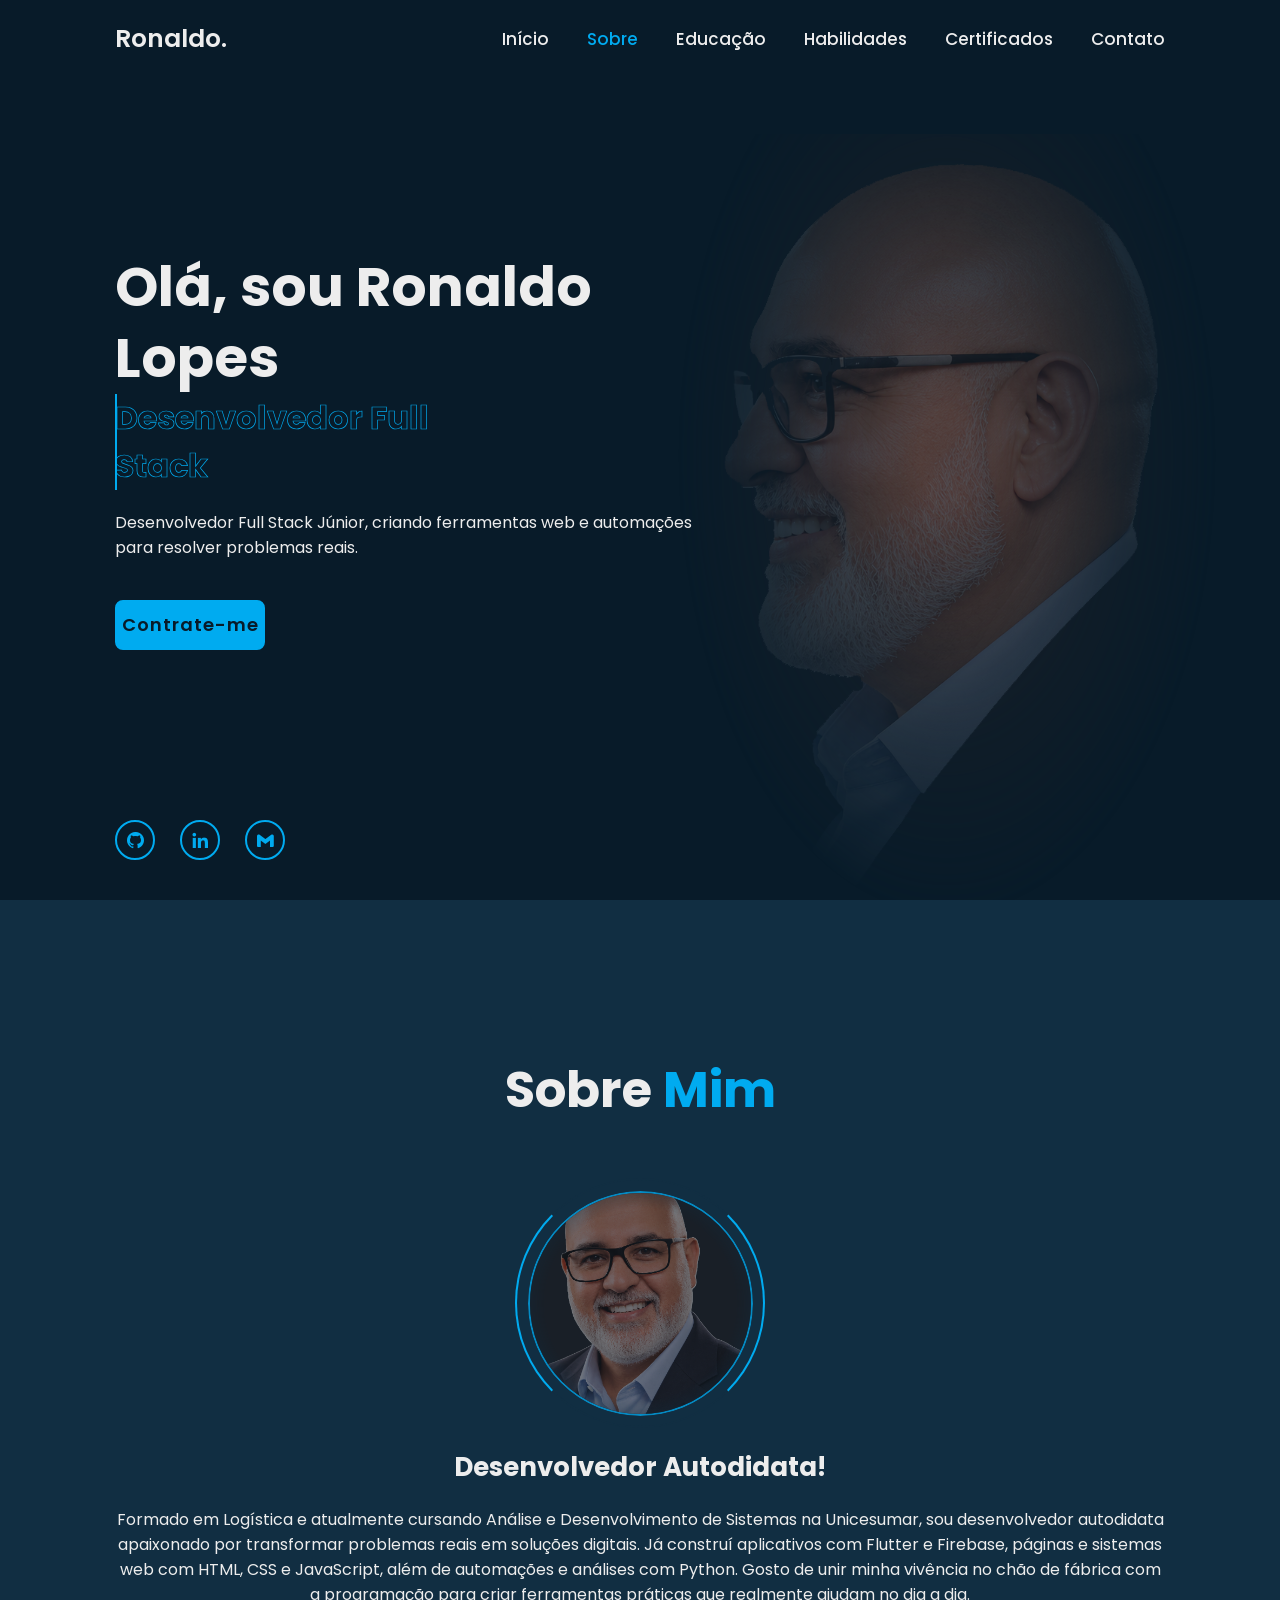
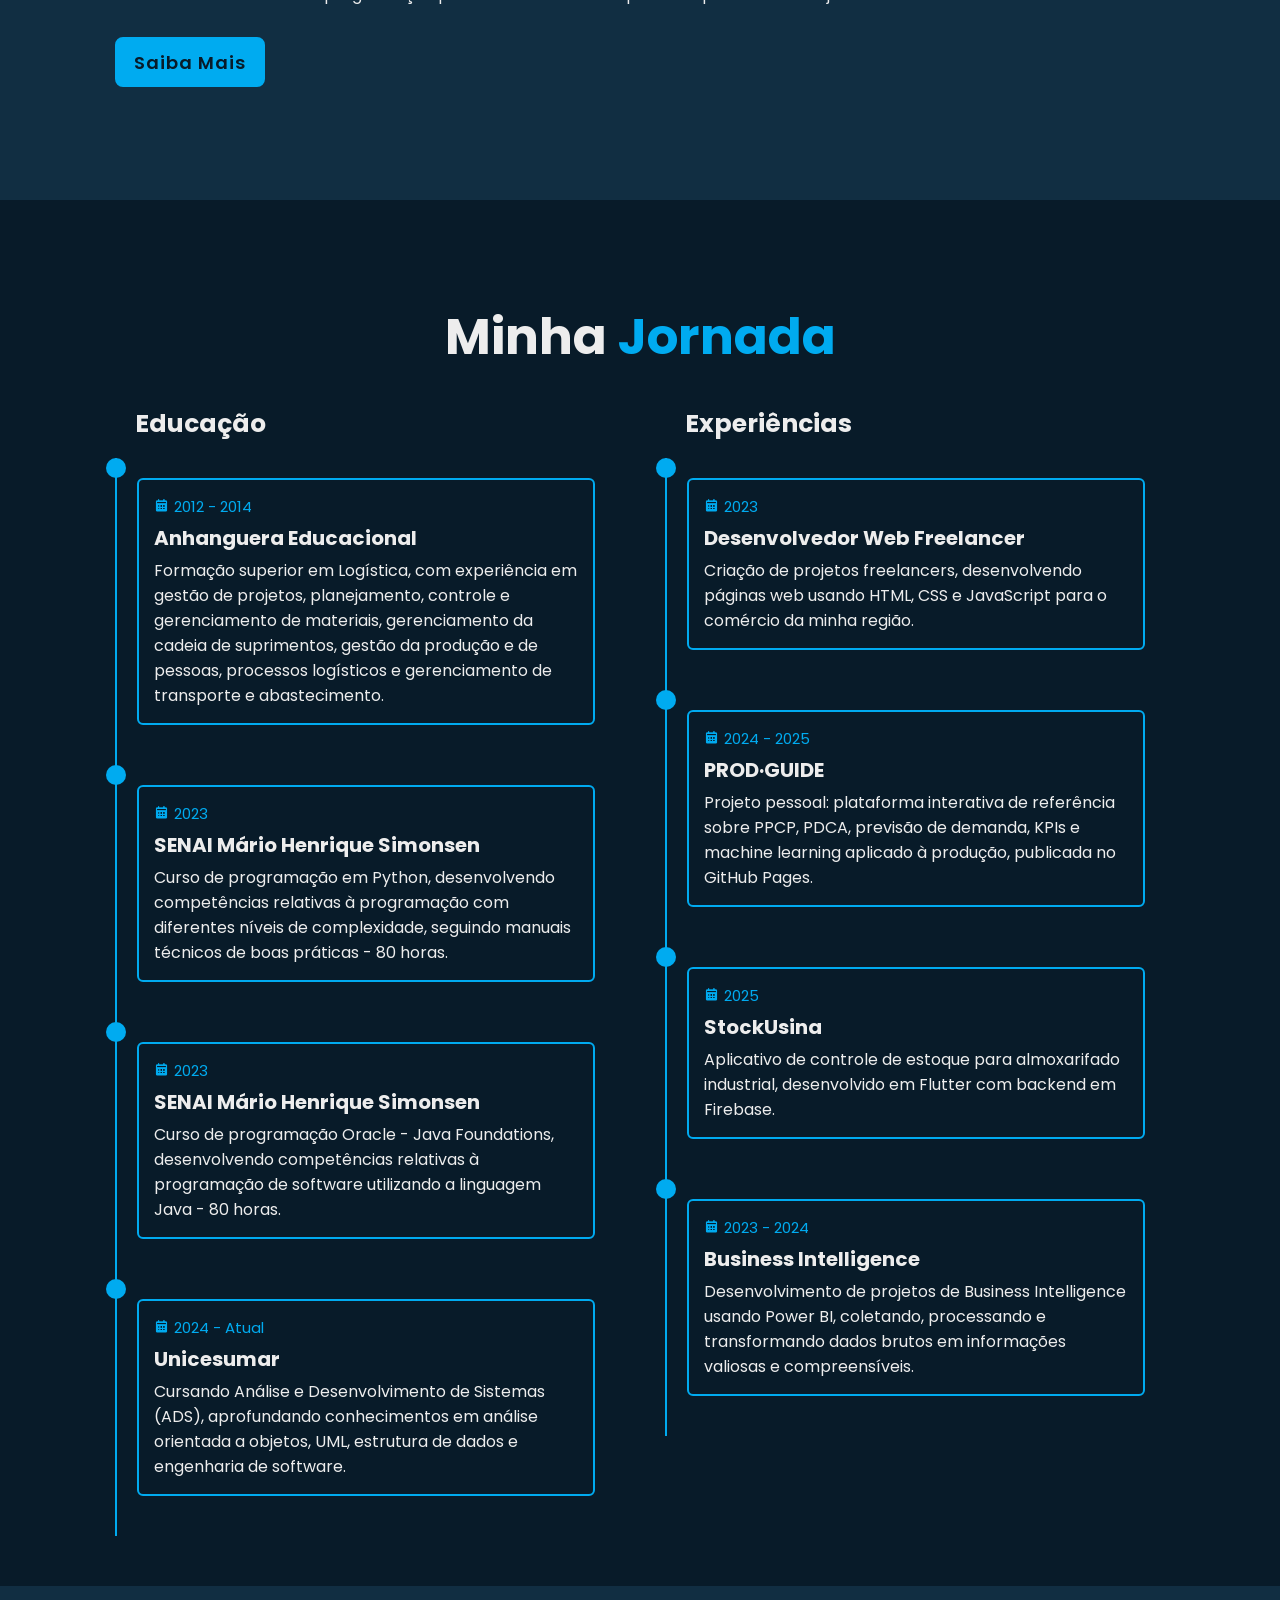
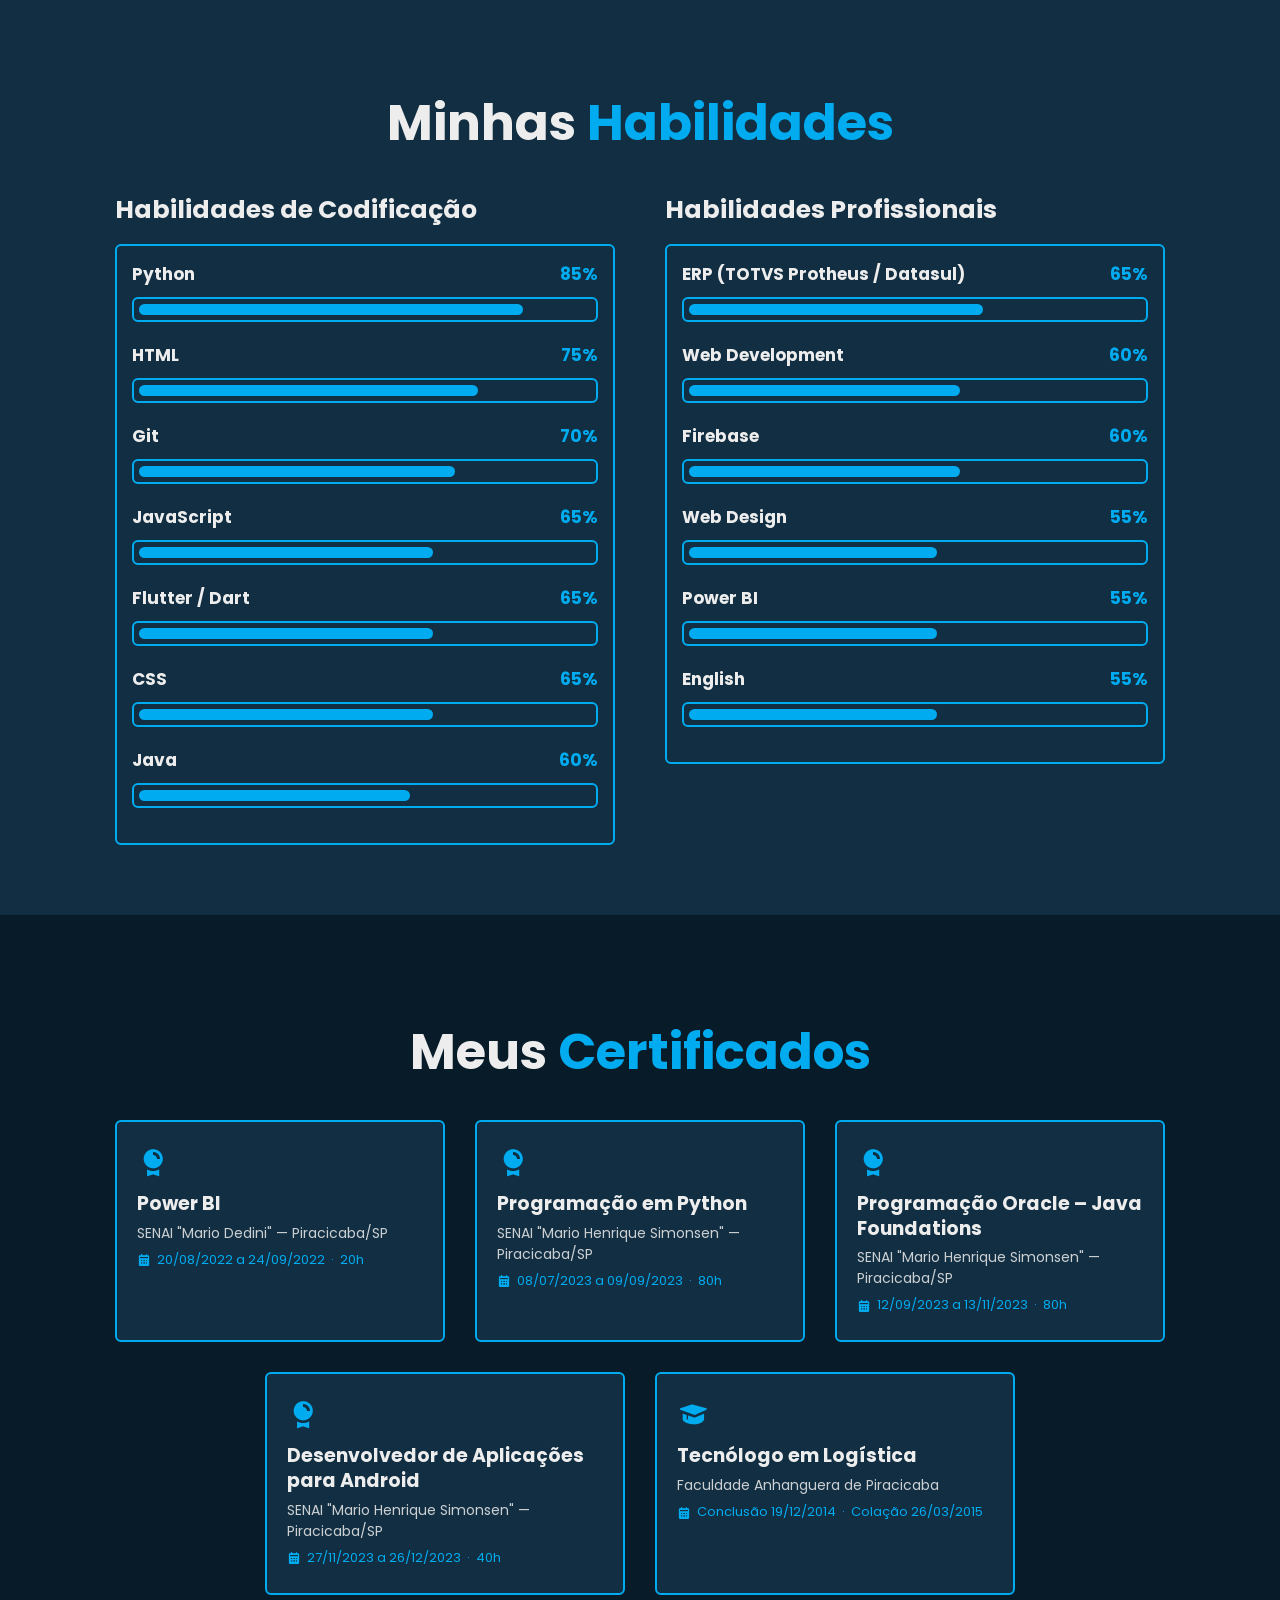
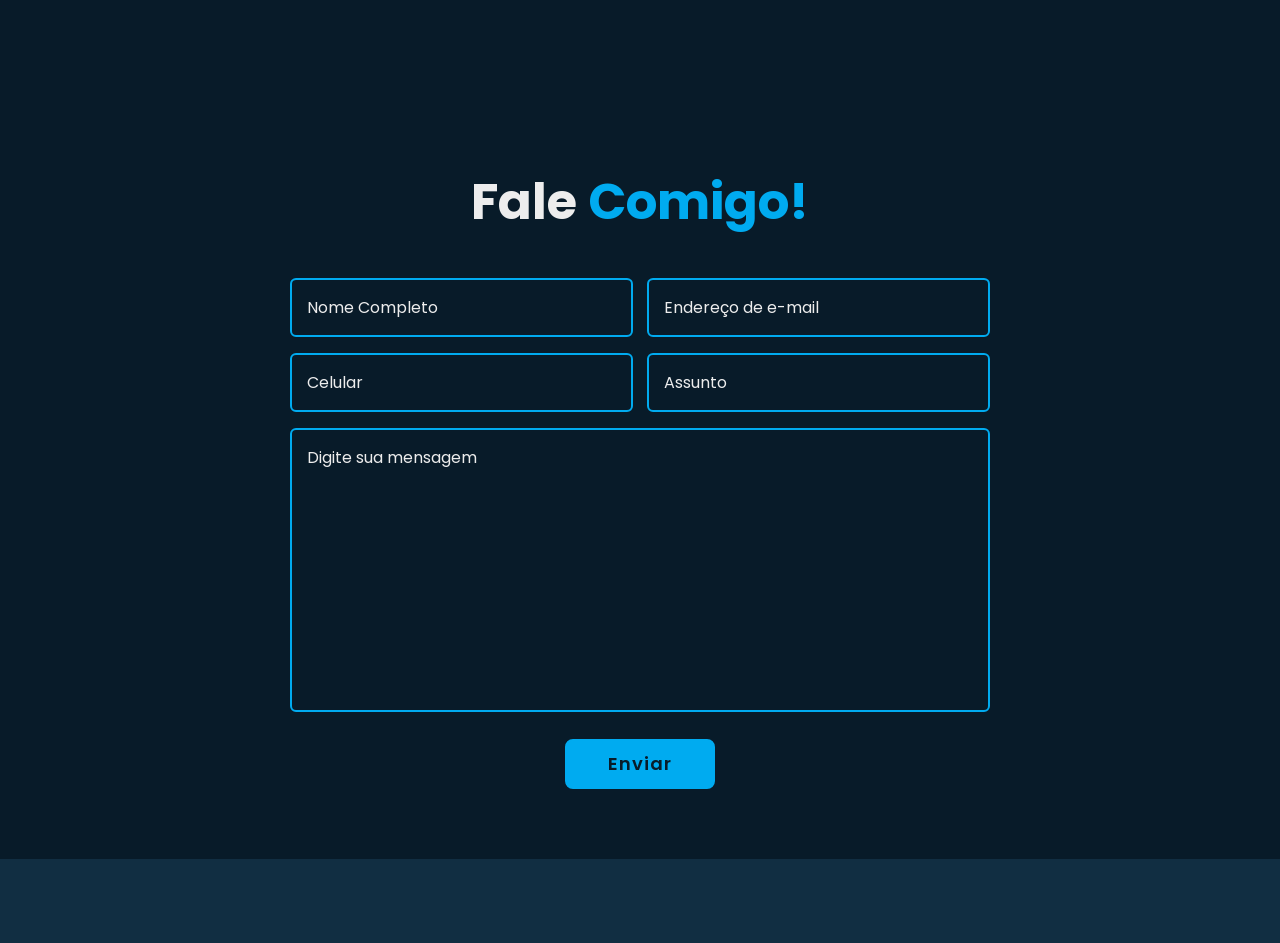
==== commit 03ca149d: "Adiciona seção de Certificados e página certificados.html" ====
--- a/index.html
+++ b/index.html
@@ -22,6 +22,7 @@
             <a href="#about">Sobre</a>
             <a href="#education">Educação</a>
             <a href="#skills">Habilidades</a>
+            <a href="#certificates">Certificados</a>
             <a href="#contact">Contato</a>
 
             <span class="active-nav"></span>
@@ -33,10 +34,10 @@
         <div class="home-content">
             <h1>Olá, sou <span>Ronaldo Lopes</span><span class="animate" style="--i:2;"></span></h1>
             <div class="text-animate">
-                <h3>Desenvolvedor Web & Python</h3>
+                <h3>Desenvolvedor Full Stack</h3>
                 <span class="animate" style="--i:3;"></span>
             </div>
-            <p>Desenvolvedor autodidata, criando ferramentas web e automações para resolver problemas reais.
+            <p>Desenvolvedor Full Stack Júnior, criando ferramentas web e automações para resolver problemas reais.
                 <span class="animate" style="--i:4;"></span>
             </p>
 
@@ -258,6 +259,54 @@
         </div>
     </section>
 
+    <section class="certificates" id="certificates">
+        <h2 class="heading">Meus <span>Certificados</span><span class="animate scroll" style="--i:1;"></span></h2>
+
+        <div class="certificates-row">
+
+            <div class="certificate-card">
+                <span class="animate scroll" style="--i:2;"></span>
+                <i class='bx bxs-award'></i>
+                <h3>Power BI</h3>
+                <p class="institution">SENAI "Mario Dedini" — Piracicaba/SP</p>
+                <p class="meta"><i class='bx bxs-calendar'></i> 20/08/2022 a 24/09/2022 &nbsp;·&nbsp; 20h</p>
+            </div>
+
+            <div class="certificate-card">
+                <span class="animate scroll" style="--i:3;"></span>
+                <i class='bx bxs-award'></i>
+                <h3>Programação em Python</h3>
+                <p class="institution">SENAI "Mario Henrique Simonsen" — Piracicaba/SP</p>
+                <p class="meta"><i class='bx bxs-calendar'></i> 08/07/2023 a 09/09/2023 &nbsp;·&nbsp; 80h</p>
+            </div>
+
+            <div class="certificate-card">
+                <span class="animate scroll" style="--i:4;"></span>
+                <i class='bx bxs-award'></i>
+                <h3>Programação Oracle – Java Foundations</h3>
+                <p class="institution">SENAI "Mario Henrique Simonsen" — Piracicaba/SP</p>
+                <p class="meta"><i class='bx bxs-calendar'></i> 12/09/2023 a 13/11/2023 &nbsp;·&nbsp; 80h</p>
+            </div>
+
+            <div class="certificate-card">
+                <span class="animate scroll" style="--i:5;"></span>
+                <i class='bx bxs-award'></i>
+                <h3>Desenvolvedor de Aplicações para Android</h3>
+                <p class="institution">SENAI "Mario Henrique Simonsen" — Piracicaba/SP</p>
+                <p class="meta"><i class='bx bxs-calendar'></i> 27/11/2023 a 26/12/2023 &nbsp;·&nbsp; 40h</p>
+            </div>
+
+            <div class="certificate-card">
+                <span class="animate scroll" style="--i:6;"></span>
+                <i class='bx bxs-graduation'></i>
+                <h3>Tecnólogo em Logística</h3>
+                <p class="institution">Faculdade Anhanguera de Piracicaba</p>
+                <p class="meta"><i class='bx bxs-calendar'></i> Conclusão 19/12/2014 &nbsp;·&nbsp; Colação 26/03/2015</p>
+            </div>
+
+        </div>
+    </section>
+
     <section class="contact" id="contact">
         <h2 class="heading">Fale <span>Comigo!</span><span class="animate scroll" style="--i:1;"></span></h2>
 
--- a/CSS/style.css
+++ b/CSS/style.css
@@ -491,7 +491,7 @@
     position: relative;
     border: .2rem solid var(--main-color);
     border-radius: .6rem;
-    padding: .5rem 1.5rem;
+    padding: 1.5rem;
     z-index: 1;
     overflow: hidden;
 }
@@ -513,17 +513,17 @@
 }
 
 .skills-content .progress {
-    padding: 1rem;
+    margin-bottom: 2rem;
 }
 
 .skills-content .progress h3 {
+    display: flex;
+    justify-content: space-between;
     font-size: 1.7rem;
-    display: flex;
-    justify-content: space-between;
 }
 
 .skills-content .progress h3 span {
-    color: var(--text-color);
+    color: var(--main-color);
 }
 
 .skills-content .progress .bar {
@@ -531,7 +531,7 @@
     border-radius: .6rem;
     border: .2rem solid var(--main-color);
     padding: .5rem;
-    margin: 1rem 0;
+    margin-top: 1rem;
 }
 
 .skills-content .progress .bar span {
@@ -591,6 +591,87 @@
 
 .skills-column:nth-child(2) .skills-content .progress:nth-child(6) .bar span {
     width: 55%;
+}
+
+.certificates {
+    min-height: auto;
+    padding-bottom: 7rem;
+}
+
+.certificates h2 {
+    display: inline-block;
+    left: 50%;
+    transform: translateX(-50%);
+}
+
+.certificates-row {
+    display: flex;
+    flex-wrap: wrap;
+    justify-content: center;
+    gap: 3rem;
+}
+
+.certificate-card {
+    position: relative;
+    flex: 1 1 32rem;
+    max-width: 36rem;
+    padding: 2.5rem 2rem;
+    border: .2rem solid var(--main-color);
+    border-radius: .6rem;
+    background: var(--second-bg-color);
+    z-index: 1;
+    overflow: hidden;
+    transition: .5s;
+}
+
+.certificate-card::before {
+    content: '';
+    position: absolute;
+    top: 0;
+    left: 0;
+    width: 0%;
+    height: 100%;
+    background: var(--bg-color);
+    z-index: -1;
+    transition: .5s;
+}
+
+.certificate-card:hover::before {
+    width: 100%;
+}
+
+.certificate-card:hover {
+    transform: translateY(-.6rem);
+}
+
+.certificate-card i.bx {
+    font-size: 3.2rem;
+    color: var(--main-color);
+}
+
+.certificate-card h3 {
+    font-size: 1.9rem;
+    margin: 1rem 0 .6rem;
+    line-height: 1.3;
+}
+
+.certificate-card .institution {
+    font-size: 1.4rem;
+    color: var(--text-color);
+    opacity: .85;
+    margin-bottom: .6rem;
+}
+
+.certificate-card .meta {
+    font-size: 1.3rem;
+    color: var(--main-color);
+    margin-bottom: 0;
+}
+
+.certificate-card .meta i {
+    font-size: 1.4rem;
+    padding-right: .3rem;
+    vertical-align: middle;
 }
 
 .contact {
@@ -766,6 +847,7 @@
 .about.show-animate .animate.scroll,
 .education.show-animate .animate.scroll,
 .skills.show-animate .animate.scroll,
+.certificates.show-animate .animate.scroll,
 .contact.show-animate .animate.scroll,
 .footer.show-animate .animate.scroll {
     transition-delay: calc(.3s * var(--i));
@@ -966,4 +1048,4 @@
     100% {
         width: 0;
     }
-}+}
